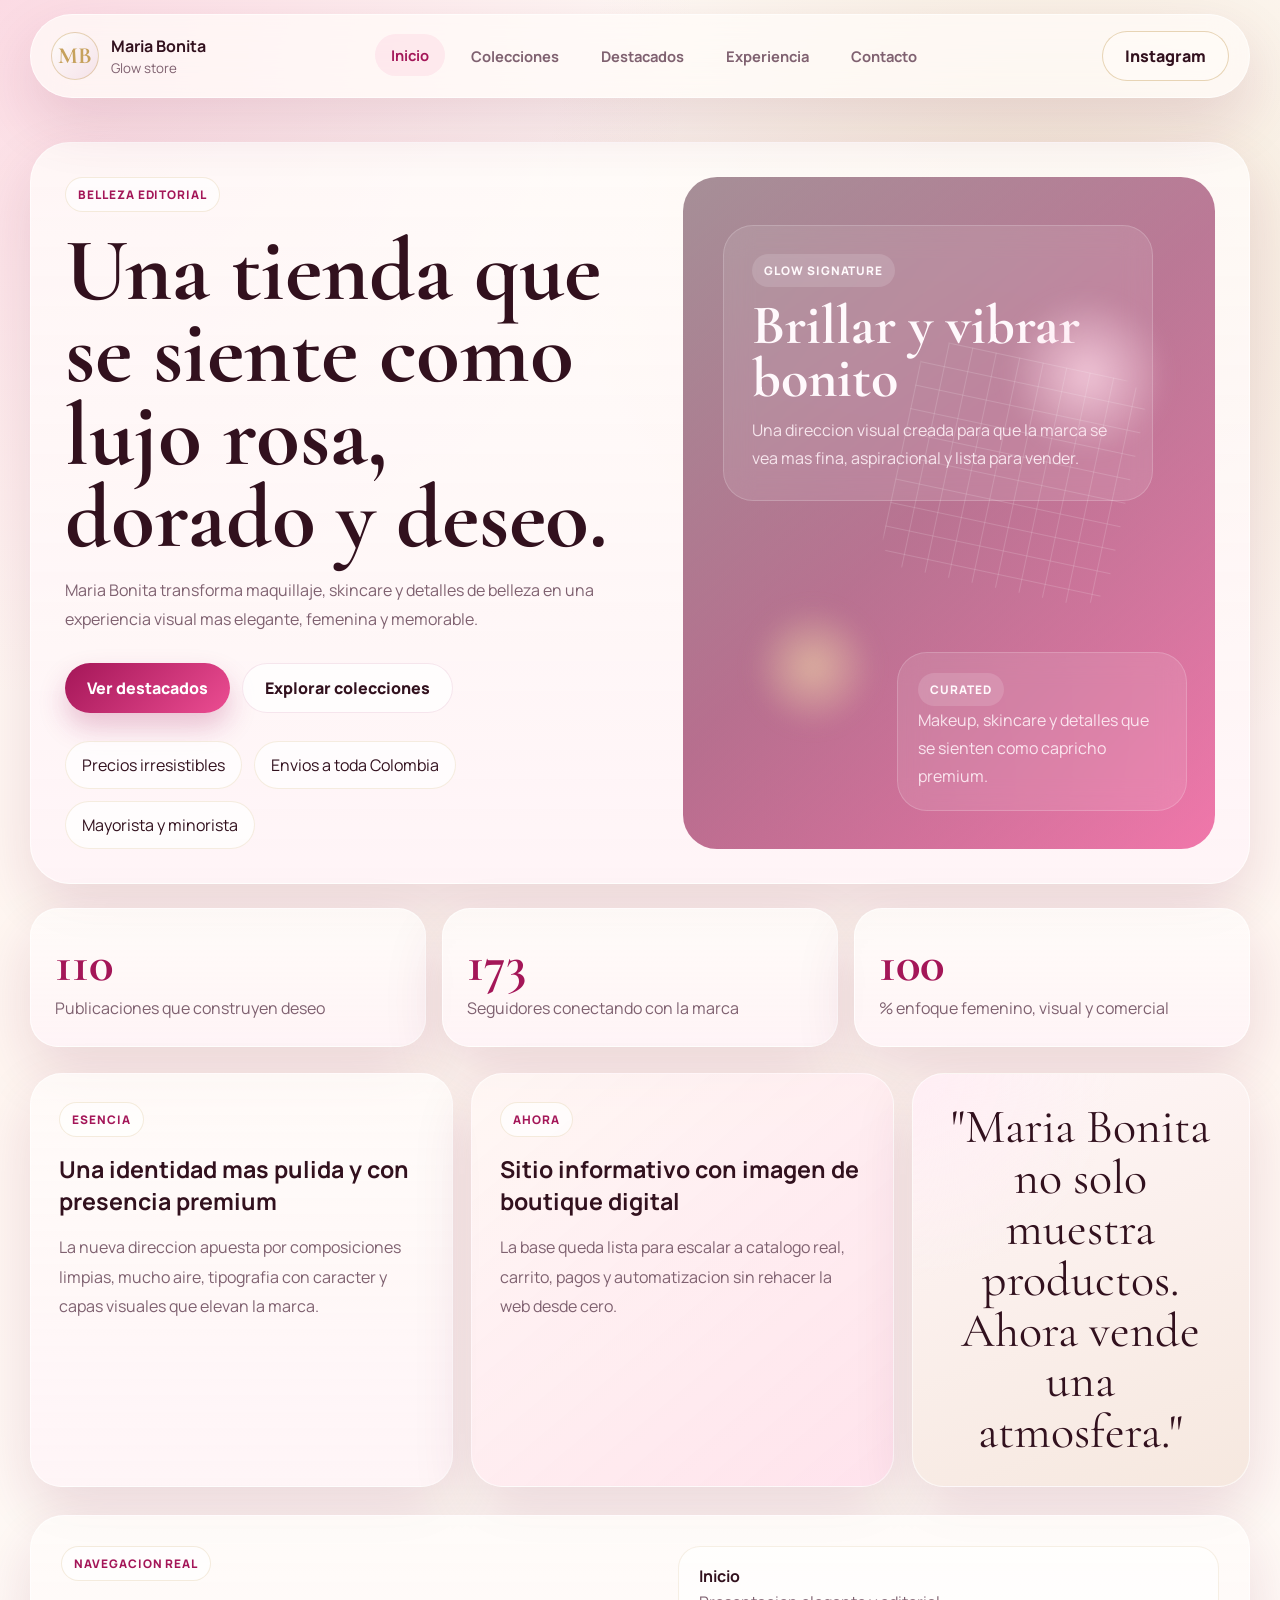
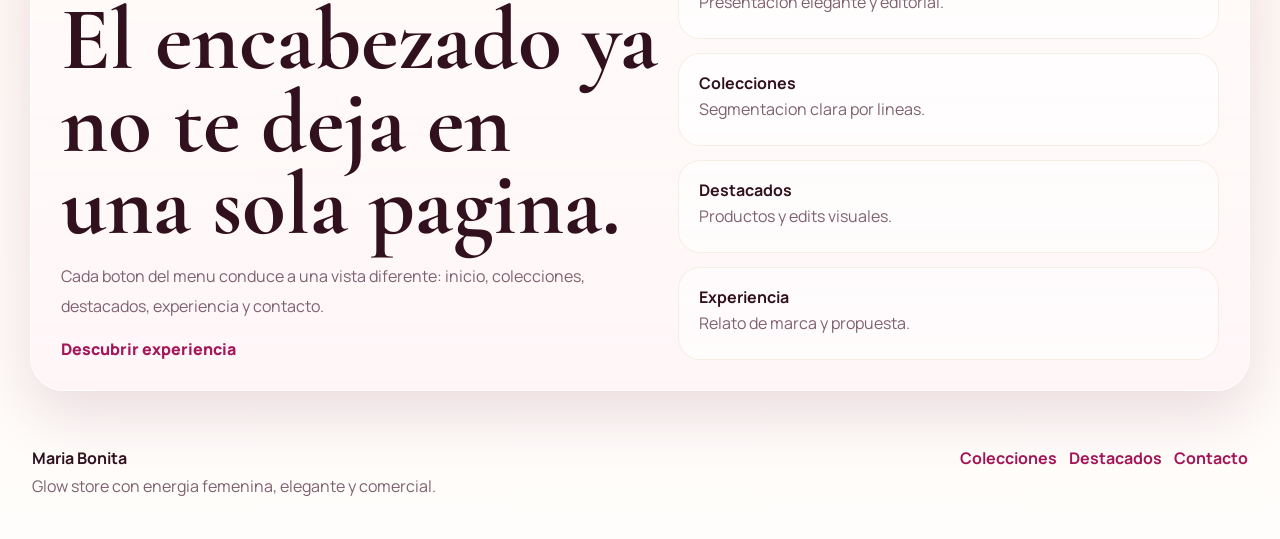
==== index.html @ 694d9bd4 "Redesign site as elegant multi-page experience" ====
<!DOCTYPE html>
<html lang="es">
  <head>
    <meta charset="UTF-8" />
    <meta name="viewport" content="width=device-width, initial-scale=1.0" />
    <title>Maria Bonita | Inicio</title>
    <meta
      name="description"
      content="Maria Bonita es una glow store elegante y femenina con makeup, skincare, accesorios y una experiencia de marca premium."
    />
    <link rel="preconnect" href="https://fonts.googleapis.com" />
    <link rel="preconnect" href="https://fonts.gstatic.com" crossorigin />
    <link
      href="https://fonts.googleapis.com/css2?family=Cormorant+Garamond:wght@500;600;700&family=Manrope:wght@400;500;600;700;800&display=swap"
      rel="stylesheet"
    />
    <link rel="stylesheet" href="styles.css" />
  </head>
  <body data-page="home">
    <div class="site-frame">
      <header class="site-header">
        <a class="brand" href="index.html" aria-label="Maria Bonita inicio">
          <span class="brand-mark">MB</span>
          <span class="brand-text">
            <strong>Maria Bonita</strong>
            <small>Glow store</small>
          </span>
        </a>

        <button class="menu-toggle" type="button" aria-expanded="false" aria-label="Abrir menu">
          <span></span>
          <span></span>
        </button>

        <nav class="site-nav">
          <a data-link="home" href="index.html">Inicio</a>
          <a data-link="colecciones" href="colecciones.html">Colecciones</a>
          <a data-link="destacados" href="destacados.html">Destacados</a>
          <a data-link="experiencia" href="experiencia.html">Experiencia</a>
          <a data-link="contacto" href="contacto.html">Contacto</a>
        </nav>

        <a
          class="button button-outline desktop-cta"
          href="https://www.instagram.com/maria_bonita.d/"
          target="_blank"
          rel="noreferrer"
        >
          Instagram
        </a>
      </header>

      <main class="page page-home">
        <section class="hero-panel reveal">
          <div class="hero-copy">
            <span class="eyebrow">Belleza editorial</span>
            <h1>Una tienda que se siente como lujo rosa, dorado y deseo.</h1>
            <p>
              Maria Bonita transforma maquillaje, skincare y detalles de belleza
              en una experiencia visual mas elegante, femenina y memorable.
            </p>

            <div class="button-row">
              <a class="button button-primary" href="destacados.html">Ver destacados</a>
              <a class="button button-soft" href="colecciones.html">Explorar colecciones</a>
            </div>

            <ul class="pill-list">
              <li>Precios irresistibles</li>
              <li>Envios a toda Colombia</li>
              <li>Mayorista y minorista</li>
            </ul>
          </div>

          <div class="hero-stage">
            <div class="hero-art hero-art-large">
              <span class="card-label">Glow signature</span>
              <h2>Brillar y vibrar bonito</h2>
              <p>
                Una direccion visual creada para que la marca se vea mas fina,
                aspiracional y lista para vender.
              </p>
            </div>

            <div class="hero-art hero-art-small">
              <span class="mini-badge">Curated</span>
              <p>Makeup, skincare y detalles que se sienten como capricho premium.</p>
            </div>

            <div class="halo halo-a"></div>
            <div class="halo halo-b"></div>
            <div class="mesh"></div>
          </div>
        </section>

        <section class="stats-bar reveal">
          <article>
            <strong data-count="110">0</strong>
            <span>Publicaciones que construyen deseo</span>
          </article>
          <article>
            <strong data-count="173">0</strong>
            <span>Seguidores conectando con la marca</span>
          </article>
          <article>
            <strong data-count="100">0</strong>
            <span>% enfoque femenino, visual y comercial</span>
          </article>
        </section>

        <section class="editorial-grid">
          <article class="feature-card reveal">
            <span class="section-kicker">Esencia</span>
            <h3>Una identidad mas pulida y con presencia premium</h3>
            <p>
              La nueva direccion apuesta por composiciones limpias, mucho aire,
              tipografia con caracter y capas visuales que elevan la marca.
            </p>
          </article>

          <article class="feature-card reveal accent-card">
            <span class="section-kicker">Ahora</span>
            <h3>Sitio informativo con imagen de boutique digital</h3>
            <p>
              La base queda lista para escalar a catalogo real, carrito, pagos
              y automatizacion sin rehacer la web desde cero.
            </p>
          </article>

          <article class="quote-card reveal">
            <p class="quote-mark">"Maria Bonita no solo muestra productos. Ahora vende una atmosfera."</p>
          </article>
        </section>

        <section class="split-section reveal">
          <div class="split-copy">
            <span class="section-kicker">Navegacion real</span>
            <h2>El encabezado ya no te deja en una sola pagina.</h2>
            <p>
              Cada boton del menu conduce a una vista diferente: inicio,
              colecciones, destacados, experiencia y contacto.
            </p>
            <a class="text-link" href="experiencia.html">Descubrir experiencia</a>
          </div>

          <div class="split-stack">
            <article>
              <strong>Inicio</strong>
              <span>Presentacion elegante y editorial.</span>
            </article>
            <article>
              <strong>Colecciones</strong>
              <span>Segmentacion clara por lineas.</span>
            </article>
            <article>
              <strong>Destacados</strong>
              <span>Productos y edits visuales.</span>
            </article>
            <article>
              <strong>Experiencia</strong>
              <span>Relato de marca y propuesta.</span>
            </article>
          </div>
        </section>
      </main>

      <footer class="site-footer">
        <div>
          <strong>Maria Bonita</strong>
          <span>Glow store con energia femenina, elegante y comercial.</span>
        </div>
        <div class="footer-links">
          <a href="colecciones.html">Colecciones</a>
          <a href="destacados.html">Destacados</a>
          <a href="contacto.html">Contacto</a>
        </div>
      </footer>
    </div>

    <div class="mobile-bar">
      <a href="destacados.html">Destacados</a>
      <a
        class="mobile-bar-primary"
        href="https://www.instagram.com/maria_bonita.d/"
        target="_blank"
        rel="noreferrer"
      >
        Instagram
      </a>
    </div>

    <script src="script.js"></script>
  </body>
</html>
---- styles.css ----
:root {
  --cream: #fffaf5;
  --beige: #f4e2d3;
  --rose-soft: #f7d8e4;
  --rose: #ec4d92;
  --rose-deep: #a41658;
  --gold: #c6a15c;
  --ink: #32111e;
  --muted: #7f6170;
  --line: rgba(100, 36, 64, 0.12);
  --panel: rgba(255, 255, 255, 0.72);
  --shadow: 0 24px 60px rgba(110, 23, 65, 0.14);
}

* {
  box-sizing: border-box;
}

html {
  scroll-behavior: smooth;
}

body {
  margin: 0;
  min-height: 100vh;
  font-family: "Manrope", sans-serif;
  color: var(--ink);
  background:
    radial-gradient(circle at top left, rgba(236, 77, 146, 0.18), transparent 28%),
    radial-gradient(circle at 82% 12%, rgba(198, 161, 92, 0.2), transparent 24%),
    linear-gradient(180deg, #fffaf6 0%, #fff6f1 50%, #fffdfb 100%);
}

body::before {
  content: "";
  position: fixed;
  inset: 0;
  background:
    linear-gradient(rgba(255, 255, 255, 0.1) 1px, transparent 1px),
    linear-gradient(90deg, rgba(255, 255, 255, 0.1) 1px, transparent 1px);
  background-size: 48px 48px;
  mask-image: radial-gradient(circle at center, black 38%, transparent 88%);
  opacity: 0.3;
  pointer-events: none;
}

a {
  color: inherit;
  text-decoration: none;
}

.site-frame {
  width: min(1220px, calc(100% - 28px));
  margin: 0 auto;
  padding-bottom: 42px;
}

.site-header {
  position: sticky;
  top: 14px;
  z-index: 30;
  display: grid;
  grid-template-columns: auto 1fr auto;
  align-items: center;
  gap: 18px;
  margin-top: 14px;
  padding: 16px 20px;
  border: 1px solid rgba(255, 255, 255, 0.6);
  border-radius: 999px;
  background: rgba(255, 251, 248, 0.72);
  box-shadow: var(--shadow);
  backdrop-filter: blur(18px);
}

.brand {
  display: inline-flex;
  align-items: center;
  gap: 12px;
}

.brand-mark {
  display: grid;
  place-items: center;
  width: 48px;
  height: 48px;
  border-radius: 50%;
  border: 1px solid rgba(198, 161, 92, 0.42);
  background: linear-gradient(135deg, #fffdfb, #f5e2e9);
  color: var(--gold);
  font-family: "Cormorant Garamond", serif;
  font-size: 1.45rem;
  font-weight: 700;
}

.brand-text {
  display: grid;
  gap: 2px;
}

.brand-text strong {
  font-size: 1rem;
}

.brand-text small {
  color: var(--muted);
}

.site-nav {
  display: flex;
  justify-content: center;
  flex-wrap: wrap;
  gap: 10px;
}

.site-nav a {
  padding: 11px 16px;
  border-radius: 999px;
  color: var(--muted);
  font-size: 0.92rem;
  font-weight: 700;
  transition: color 0.25s ease, background 0.25s ease, transform 0.25s ease;
}

.site-nav a:hover,
.site-nav a.is-active {
  color: var(--rose-deep);
  background: rgba(236, 77, 146, 0.09);
  transform: translateY(-1px);
}

.menu-toggle {
  display: none;
  width: 46px;
  height: 46px;
  padding: 0;
  border: 0;
  border-radius: 50%;
  background: rgba(255, 255, 255, 0.76);
}

.menu-toggle span {
  display: block;
  width: 18px;
  height: 2px;
  margin: 0 auto 4px;
  background: var(--ink);
}

.button {
  display: inline-flex;
  align-items: center;
  justify-content: center;
  min-height: 50px;
  padding: 0 22px;
  border-radius: 999px;
  font-weight: 800;
  transition: transform 0.25s ease, box-shadow 0.25s ease, background 0.25s ease;
}

.button:hover {
  transform: translateY(-2px);
}

.button-primary {
  color: #fff;
  background: linear-gradient(135deg, var(--rose-deep), var(--rose));
  box-shadow: 0 14px 28px rgba(164, 22, 88, 0.24);
}

.button-soft {
  border: 1px solid rgba(164, 22, 88, 0.1);
  background: rgba(255, 255, 255, 0.75);
}

.button-outline {
  border: 1px solid rgba(198, 161, 92, 0.42);
  background: rgba(255, 250, 246, 0.78);
}

.page {
  padding-top: 36px;
}

.page-home {
  padding-top: 44px;
}

.hero-panel,
.feature-card,
.quote-card,
.split-section,
.catalog-card,
.wide-panel,
.spotlight-card,
.timeline-card,
.contact-card,
.stats-bar article,
.editorial-banner {
  border: 1px solid rgba(255, 255, 255, 0.62);
  background: linear-gradient(180deg, rgba(255, 252, 250, 0.78), rgba(255, 244, 247, 0.88));
  box-shadow: var(--shadow);
}

.hero-panel {
  display: grid;
  grid-template-columns: 1.05fr 0.95fr;
  gap: 30px;
  padding: 34px;
  border-radius: 40px;
}

.eyebrow,
.section-kicker,
.card-label,
.mini-badge {
  display: inline-flex;
  align-items: center;
  padding: 8px 12px;
  border-radius: 999px;
  font-size: 0.74rem;
  font-weight: 800;
  letter-spacing: 0.08em;
  text-transform: uppercase;
}

.eyebrow,
.section-kicker {
  color: var(--rose-deep);
  border: 1px solid rgba(198, 161, 92, 0.2);
  background: rgba(255, 255, 255, 0.64);
}

.hero-copy h1,
.page-intro h1,
.split-copy h2,
.wide-panel h2 {
  margin: 18px 0 0;
  font-family: "Cormorant Garamond", serif;
  font-size: clamp(3rem, 7vw, 6.6rem);
  line-height: 0.92;
}

.hero-copy p,
.page-intro p,
.split-copy p,
.wide-panel p,
.feature-card p,
.catalog-card p,
.spotlight-card p,
.timeline-card p,
.contact-card p {
  color: var(--muted);
  line-height: 1.85;
}

.button-row,
.pill-list,
.footer-links,
.slider-dots {
  display: flex;
  flex-wrap: wrap;
  gap: 12px;
}

.button-row {
  margin-top: 28px;
}

.pill-list {
  padding: 0;
  margin: 28px 0 0;
  list-style: none;
}

.pill-list li {
  padding: 12px 16px;
  border-radius: 999px;
  border: 1px solid rgba(198, 161, 92, 0.18);
  background: rgba(255, 255, 255, 0.7);
}

.hero-stage {
  position: relative;
  min-height: 620px;
  overflow: hidden;
  border-radius: 34px;
  background:
    linear-gradient(145deg, rgba(255, 255, 255, 0.54), rgba(255, 216, 228, 0.3)),
    linear-gradient(135deg, #3d0b1d 0%, #851648 48%, #eb4d92 100%);
}

.hero-art {
  position: absolute;
  border-radius: 30px;
  border: 1px solid rgba(255, 255, 255, 0.18);
  background: rgba(255, 247, 251, 0.1);
  color: #fff9fc;
  backdrop-filter: blur(14px);
}

.hero-art-large {
  top: 48px;
  left: 40px;
  width: min(430px, calc(100% - 80px));
  padding: 28px;
}

.hero-art-large h2 {
  margin: 12px 0;
  font-family: "Cormorant Garamond", serif;
  font-size: clamp(2.2rem, 5vw, 3.5rem);
  line-height: 0.94;
}

.hero-art-large p,
.hero-art-small p {
  margin: 0;
  color: rgba(255, 243, 248, 0.88);
  line-height: 1.75;
}

.hero-art-small {
  right: 28px;
  bottom: 38px;
  width: min(290px, calc(100% - 56px));
  padding: 20px;
}

.card-label,
.mini-badge {
  background: rgba(255, 255, 255, 0.14);
}

.halo,
.mesh {
  position: absolute;
}

.halo {
  border-radius: 50%;
  filter: blur(10px);
}

.halo-a {
  right: 48px;
  top: 118px;
  width: 160px;
  height: 160px;
  background: radial-gradient(circle, rgba(255, 218, 233, 0.76), transparent 70%);
  animation: float 8s ease-in-out infinite;
}

.halo-b {
  left: 68px;
  bottom: 120px;
  width: 124px;
  height: 124px;
  background: radial-gradient(circle, rgba(241, 217, 168, 0.62), transparent 70%);
  animation: float 9s ease-in-out infinite reverse;
}

.mesh {
  right: 86px;
  top: 182px;
  width: 230px;
  height: 230px;
  border-radius: 30px;
  background:
    linear-gradient(rgba(255, 255, 255, 0.28) 1px, transparent 1px),
    linear-gradient(90deg, rgba(255, 255, 255, 0.28) 1px, transparent 1px);
  background-size: 24px 24px;
  opacity: 0.55;
  transform: rotate(12deg);
}

.stats-bar {
  display: grid;
  grid-template-columns: repeat(3, 1fr);
  gap: 16px;
  margin-top: 24px;
}

.stats-bar article {
  padding: 24px;
  border-radius: 28px;
}

.stats-bar strong {
  display: block;
  font-family: "Cormorant Garamond", serif;
  font-size: clamp(2.4rem, 4vw, 3.4rem);
  color: var(--rose-deep);
}

.stats-bar span {
  color: var(--muted);
  line-height: 1.7;
}

.editorial-grid,
.catalog-grid,
.spotlight-grid,
.timeline-grid,
.contact-grid {
  display: grid;
  gap: 18px;
  margin-top: 26px;
}

.editorial-grid {
  grid-template-columns: 1fr 1fr 0.8fr;
}

.catalog-grid,
.spotlight-grid,
.contact-grid,
.timeline-grid {
  grid-template-columns: repeat(3, 1fr);
}

.feature-card,
.quote-card,
.catalog-card,
.spotlight-card,
.timeline-card,
.contact-card {
  padding: 28px;
  border-radius: 32px;
}

.accent-card {
  background: linear-gradient(140deg, rgba(255, 248, 245, 0.84), rgba(255, 224, 235, 0.92));
}

.feature-card h3,
.catalog-card h3,
.spotlight-card h3,
.timeline-card h3,
.contact-card h3 {
  margin: 16px 0 10px;
  font-size: 1.45rem;
}

.quote-card {
  display: grid;
  place-items: center;
  text-align: center;
  background:
    radial-gradient(circle at top left, rgba(255, 237, 244, 0.88), transparent 38%),
    linear-gradient(160deg, #fff6f7 0%, #f6e8df 100%);
}

.quote-mark {
  margin: 0;
  font-family: "Cormorant Garamond", serif;
  font-size: clamp(2rem, 4vw, 3rem);
  line-height: 1.06;
}

.split-section,
.wide-panel,
.editorial-banner {
  display: grid;
  gap: 20px;
  margin-top: 28px;
  padding: 30px;
  border-radius: 34px;
}

.split-section {
  grid-template-columns: 1.05fr 0.95fr;
}

.split-stack {
  display: grid;
  gap: 14px;
}

.split-stack article {
  padding: 18px 20px;
  border-radius: 22px;
  border: 1px solid rgba(198, 161, 92, 0.16);
  background: rgba(255, 255, 255, 0.56);
}

.split-stack strong {
  display: block;
  margin-bottom: 4px;
}

.split-stack span {
  color: var(--muted);
}

.text-link {
  color: var(--rose-deep);
  font-weight: 800;
}

.page-intro {
  padding: 26px 0 4px;
}

.page-intro h1 {
  max-width: 12ch;
}

.catalog-card ul {
  display: grid;
  gap: 8px;
  padding: 0;
  margin: 18px 0 0;
  list-style: none;
  color: var(--muted);
}

.editorial-banner {
  background:
    radial-gradient(circle at top right, rgba(247, 212, 225, 0.82), transparent 32%),
    linear-gradient(150deg, rgba(255, 249, 246, 0.88), rgba(249, 232, 239, 0.92));
}

.quote-slider {
  position: relative;
  min-height: 150px;
}

.quote {
  position: absolute;
  inset: 0;
  margin: 0;
  opacity: 0;
  transform: translateY(16px);
  transition: opacity 0.45s ease, transform 0.45s ease;
  font-family: "Cormorant Garamond", serif;
  font-size: clamp(2rem, 4vw, 3rem);
  line-height: 1.05;
}

.quote.active {
  opacity: 1;
  transform: translateY(0);
}

.dot {
  width: 12px;
  height: 12px;
  padding: 0;
  border: 0;
  border-radius: 50%;
  background: rgba(164, 22, 88, 0.18);
  cursor: pointer;
}

.dot.active {
  background: var(--rose);
}

.site-footer {
  display: flex;
  justify-content: space-between;
  gap: 20px;
  margin-top: 32px;
  padding: 24px 2px 0;
  color: var(--muted);
}

.site-footer strong {
  display: block;
  color: var(--ink);
  margin-bottom: 6px;
}

.footer-links a {
  color: var(--rose-deep);
  font-weight: 700;
}

.mobile-bar {
  display: none;
}

.reveal {
  opacity: 0;
  transform: translateY(24px);
  transition: opacity 0.7s ease, transform 0.7s ease;
}

.reveal.is-visible {
  opacity: 1;
  transform: translateY(0);
}

@keyframes float {
  0%, 100% {
    transform: translateY(0);
  }
  50% {
    transform: translateY(-18px);
  }
}

@media (max-width: 1024px) {
  .hero-panel,
  .split-section,
  .editorial-grid,
  .catalog-grid,
  .spotlight-grid,
  .timeline-grid,
  .contact-grid {
    grid-template-columns: 1fr;
  }

  .hero-copy h1,
  .page-intro h1,
  .split-copy h2,
  .wide-panel h2 {
    max-width: 100%;
  }
}

@media (max-width: 820px) {
  .site-header {
    grid-template-columns: auto auto;
    border-radius: 28px;
  }

  .menu-toggle {
    display: inline-grid;
    place-items: center;
    justify-self: end;
  }

  .desktop-cta {
    display: none;
  }

  .site-nav {
    display: none;
    grid-column: 1 / -1;
    flex-direction: column;
    align-items: stretch;
    padding-top: 6px;
  }

  .site-header.menu-open .site-nav {
    display: flex;
  }

  .site-nav a {
    text-align: center;
    background: rgba(255, 255, 255, 0.68);
  }

  .hero-panel {
    padding: 22px;
    border-radius: 30px;
  }

  .hero-stage {
    min-height: 460px;
  }

  .hero-art-large {
    top: 24px;
    left: 18px;
    width: calc(100% - 36px);
    padding: 22px;
  }

  .hero-art-small {
    right: 18px;
    bottom: 20px;
    width: calc(100% - 36px);
  }

  .halo-a {
    right: 18px;
    top: 120px;
    width: 120px;
    height: 120px;
  }

  .halo-b {
    left: 18px;
    bottom: 96px;
    width: 94px;
    height: 94px;
  }

  .mesh {
    right: 24px;
    top: 184px;
    width: 126px;
    height: 126px;
    background-size: 18px 18px;
  }

  .stats-bar {
    grid-template-columns: 1fr;
  }

  .site-footer {
    flex-direction: column;
  }
}

@media (max-width: 640px) {
  .site-frame {
    width: min(100% - 16px, 1220px);
    padding-bottom: 96px;
  }

  .page,
  .page-home {
    padding-top: 24px;
  }

  .hero-copy h1,
  .page-intro h1,
  .split-copy h2,
  .wide-panel h2 {
    font-size: clamp(2.6rem, 14vw, 4.2rem);
  }

  .button-row,
  .pill-list {
    display: grid;
    grid-template-columns: 1fr;
  }

  .button-row .button {
    width: 100%;
  }

  .hero-stage {
    min-height: 430px;
  }

  .feature-card,
  .quote-card,
  .catalog-card,
  .spotlight-card,
  .timeline-card,
  .contact-card,
  .split-section,
  .wide-panel,
  .editorial-banner {
    padding: 24px;
    border-radius: 26px;
  }

  .quote-slider {
    min-height: 180px;
  }

  .quote {
    font-size: clamp(1.7rem, 9vw, 2.4rem);
  }

  .mobile-bar {
    position: fixed;
    left: 10px;
    right: 10px;
    bottom: 10px;
    z-index: 35;
    display: grid;
    grid-template-columns: 1fr 1.15fr;
    gap: 10px;
    padding: 10px;
    border: 1px solid rgba(255, 255, 255, 0.64);
    border-radius: 24px;
    background: rgba(255, 251, 247, 0.84);
    box-shadow: 0 18px 40px rgba(110, 23, 65, 0.18);
    backdrop-filter: blur(18px);
  }

  .mobile-bar a {
    display: inline-flex;
    align-items: center;
    justify-content: center;
    min-height: 48px;
    border-radius: 999px;
    font-weight: 800;
    background: rgba(255, 255, 255, 0.86);
  }

  .mobile-bar-primary {
    color: #fff;
    background: linear-gradient(135deg, var(--rose-deep), var(--rose)) !important;
  }
}
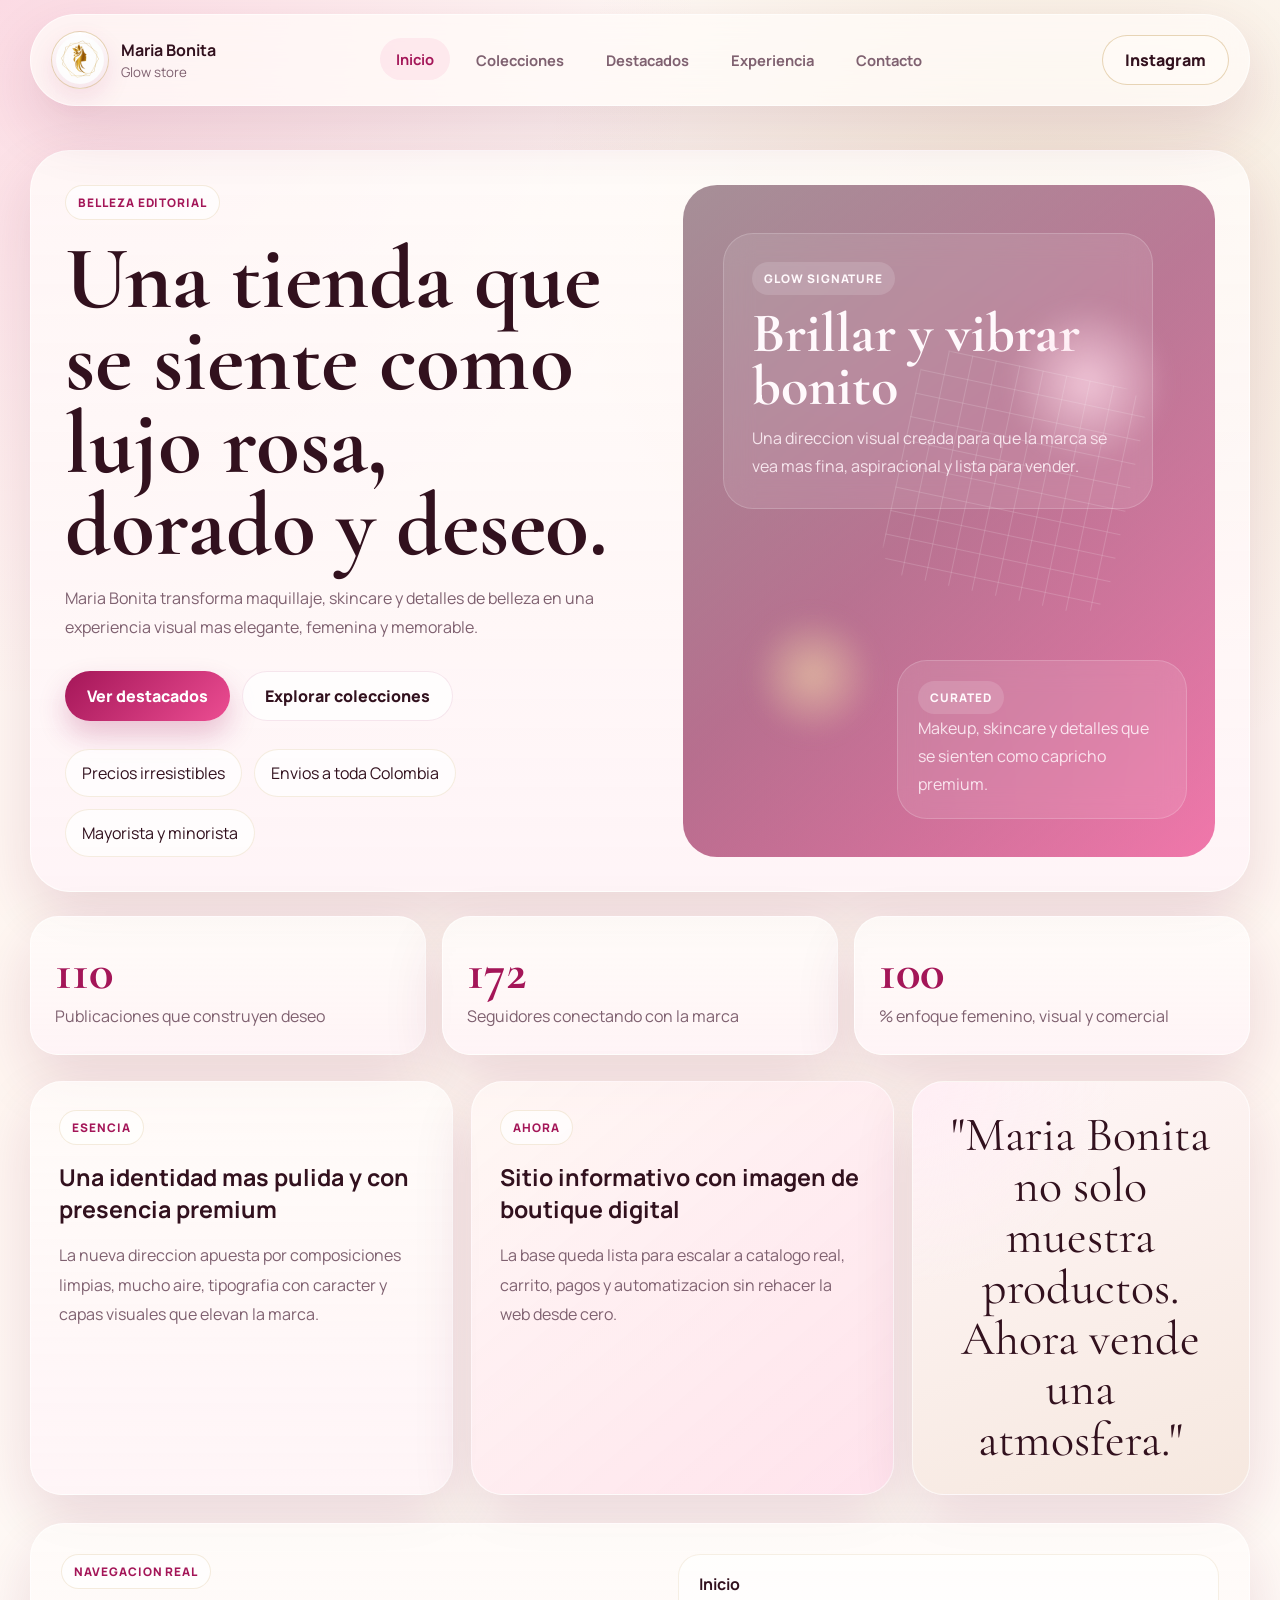
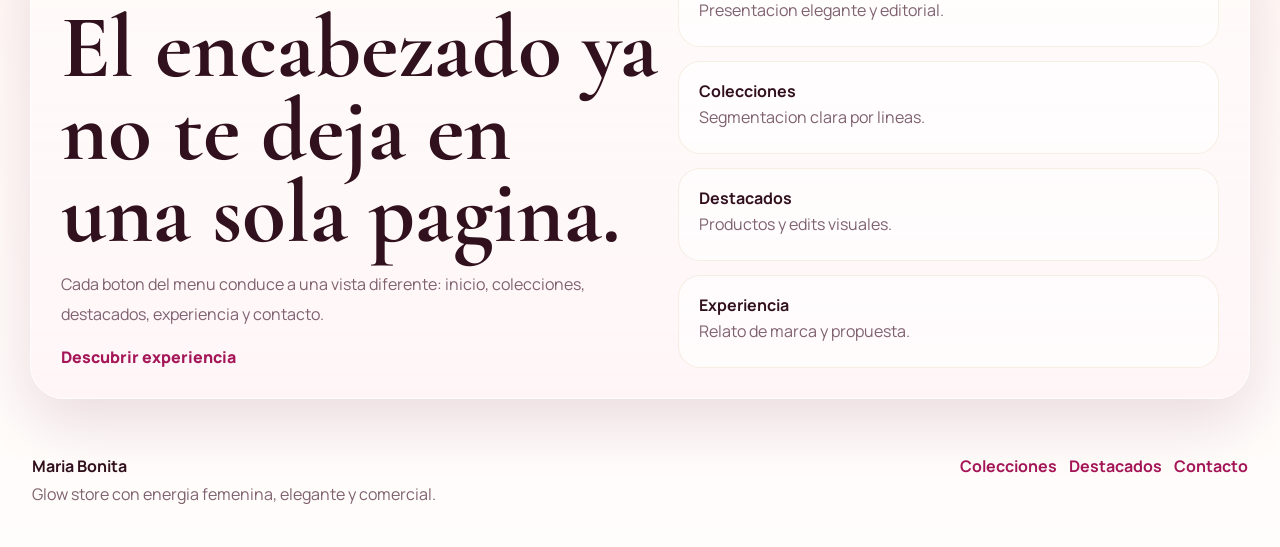
==== commit da08a4b7: "Add branded header logo" ====
--- a/index.html
+++ b/index.html
@@ -20,7 +20,9 @@
     <div class="site-frame">
       <header class="site-header">
         <a class="brand" href="index.html" aria-label="Maria Bonita inicio">
-          <span class="brand-mark">MB</span>
+          <span class="brand-mark">
+            <img src="imagenes/logo.png" alt="Logo Maria Bonita" />
+          </span>
           <span class="brand-text">
             <strong>Maria Bonita</strong>
             <small>Glow store</small>
--- a/styles.css
+++ b/styles.css
@@ -81,15 +81,25 @@
 .brand-mark {
   display: grid;
   place-items: center;
-  width: 48px;
-  height: 48px;
+  width: 58px;
+  height: 58px;
+  padding: 4px;
   border-radius: 50%;
   border: 1px solid rgba(198, 161, 92, 0.42);
-  background: linear-gradient(135deg, #fffdfb, #f5e2e9);
-  color: var(--gold);
-  font-family: "Cormorant Garamond", serif;
-  font-size: 1.45rem;
-  font-weight: 700;
+  background:
+    radial-gradient(circle at top, rgba(255, 255, 255, 0.96), rgba(247, 229, 235, 0.88)),
+    linear-gradient(135deg, #fffdfb, #f5e2e9);
+  box-shadow:
+    inset 0 1px 0 rgba(255, 255, 255, 0.95),
+    0 10px 24px rgba(164, 22, 88, 0.1);
+}
+
+.brand-mark img {
+  display: block;
+  width: 100%;
+  height: 100%;
+  object-fit: cover;
+  border-radius: 50%;
 }
 
 .brand-text {
@@ -655,6 +665,11 @@
   .hero-panel {
     padding: 22px;
     border-radius: 30px;
+  }
+
+  .brand-mark {
+    width: 52px;
+    height: 52px;
   }
 
   .hero-stage {
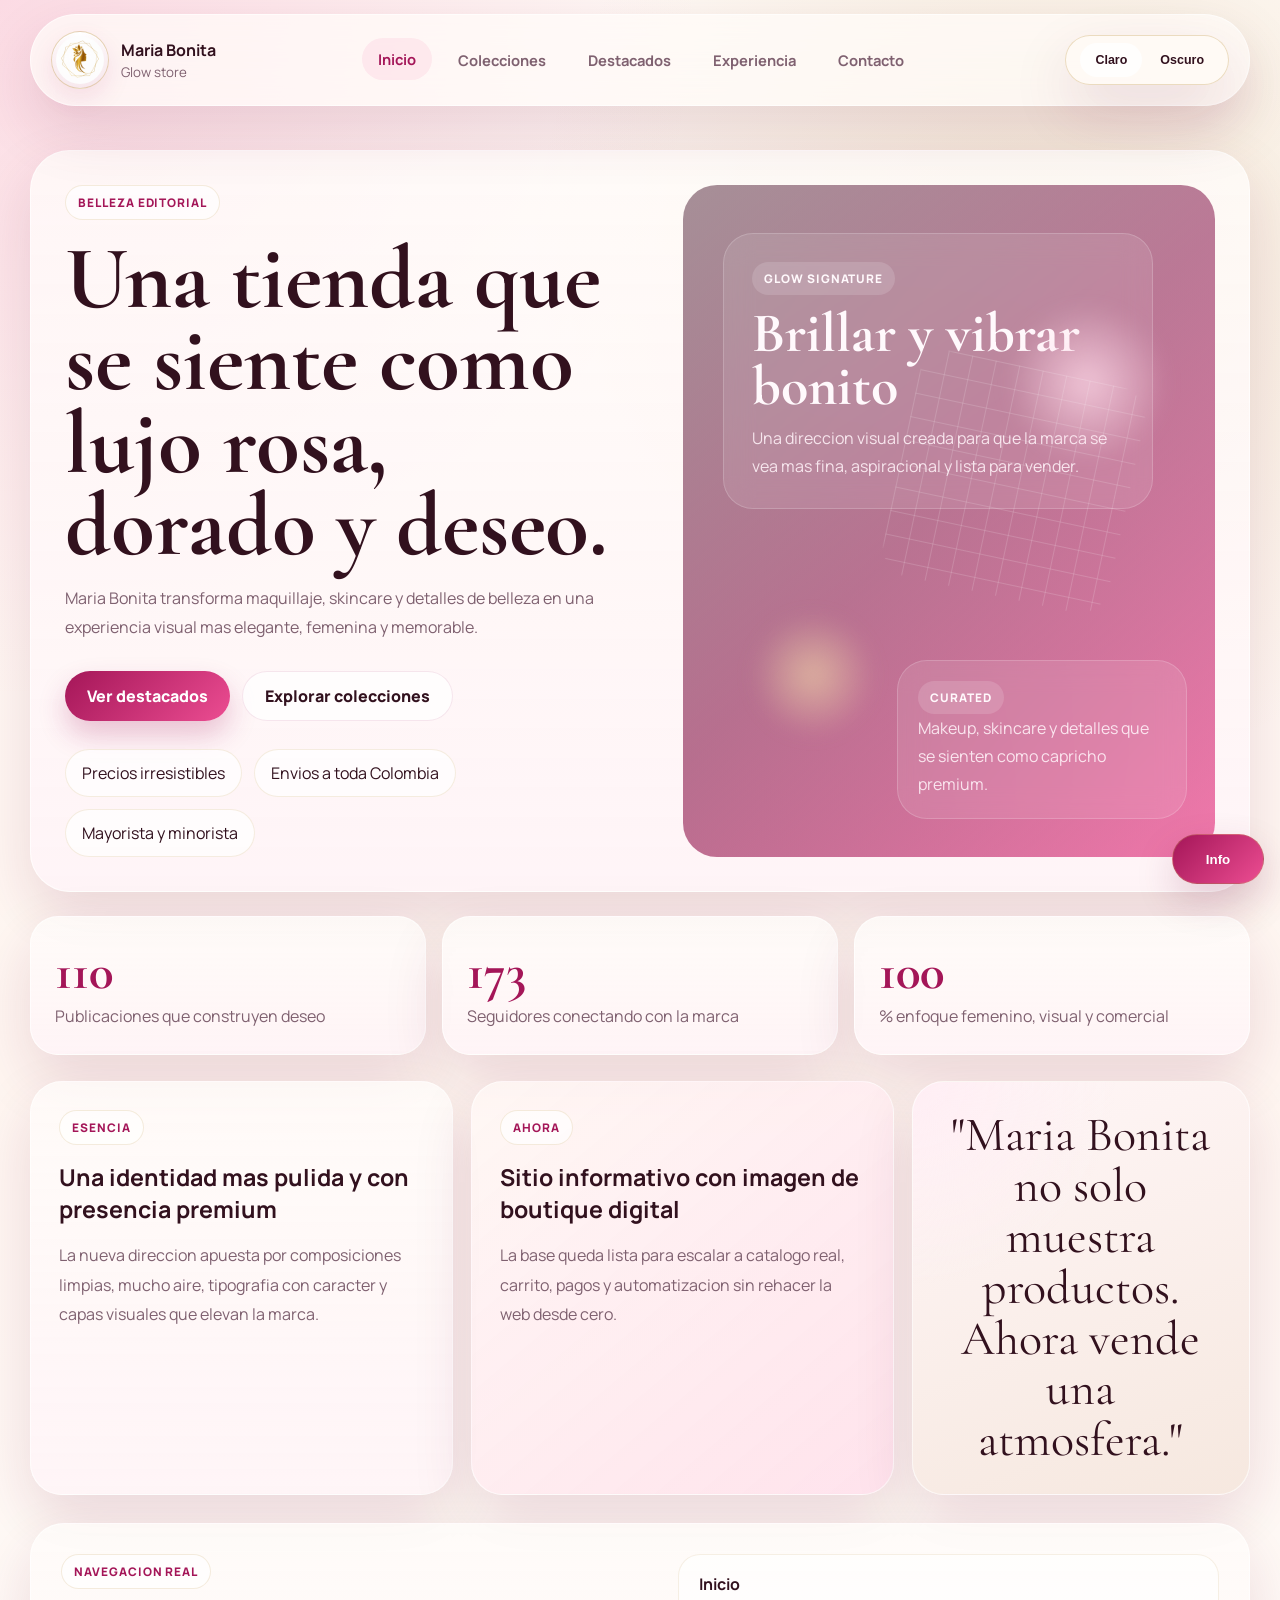
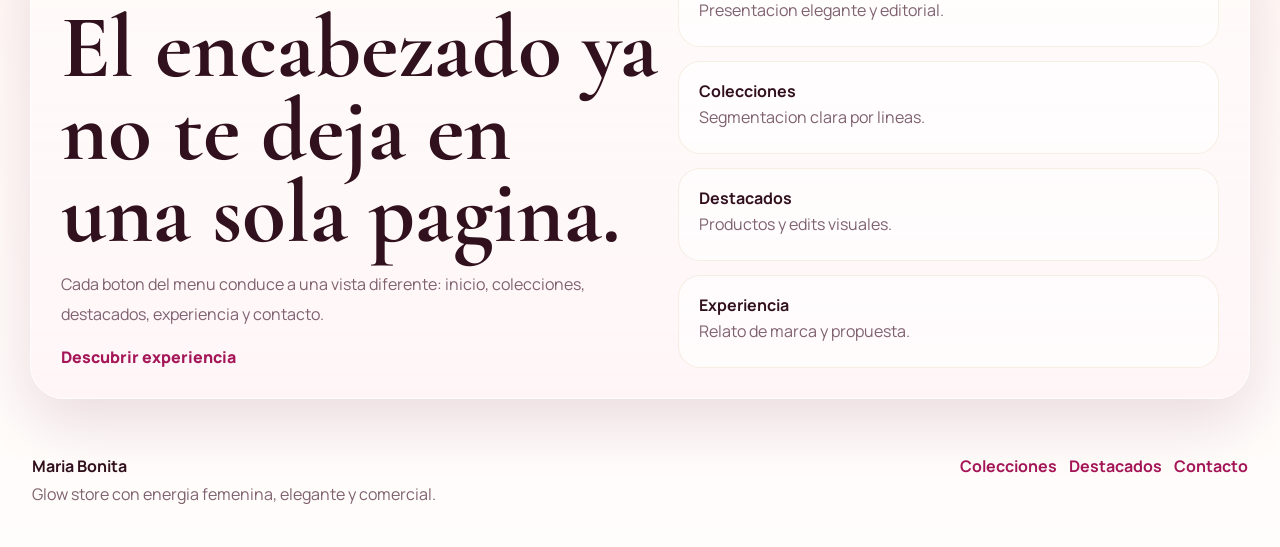
==== commit 4257c133: "Add theme toggle and floating info actions" ====
--- a/index.html
+++ b/index.html
@@ -42,14 +42,10 @@
           <a data-link="contacto" href="contacto.html">Contacto</a>
         </nav>
 
-        <a
-          class="button button-outline desktop-cta"
-          href="https://www.instagram.com/maria_bonita.d/"
-          target="_blank"
-          rel="noreferrer"
-        >
-          Instagram
-        </a>
+        <button class="theme-toggle" type="button" aria-label="Cambiar tema">
+          <span class="theme-toggle-sun">Claro</span>
+          <span class="theme-toggle-moon">Oscuro</span>
+        </button>
       </header>
 
       <main class="page page-home">
@@ -179,16 +175,23 @@
       </footer>
     </div>
 
-    <div class="mobile-bar">
-      <a href="destacados.html">Destacados</a>
-      <a
-        class="mobile-bar-primary"
-        href="https://www.instagram.com/maria_bonita.d/"
-        target="_blank"
-        rel="noreferrer"
-      >
-        Instagram
-      </a>
+    <div class="info-fab">
+      <div class="info-fab-menu">
+        <a class="info-link whatsapp" href="#" aria-label="WhatsApp">WhatsApp</a>
+        <a class="info-link facebook" href="#" aria-label="Facebook">Facebook</a>
+        <a
+          class="info-link instagram"
+          href="https://www.instagram.com/maria_bonita.d/"
+          target="_blank"
+          rel="noreferrer"
+          aria-label="Instagram"
+        >
+          Instagram
+        </a>
+      </div>
+      <button class="info-fab-toggle" type="button" aria-expanded="false" aria-label="Abrir informacion">
+        Info
+      </button>
     </div>
 
     <script src="script.js"></script>
--- a/styles.css
+++ b/styles.css
@@ -12,6 +12,20 @@
   --shadow: 0 24px 60px rgba(110, 23, 65, 0.14);
 }
 
+:root[data-theme="dark"] {
+  --cream: #140b11;
+  --beige: #2a1c20;
+  --rose-soft: #38202c;
+  --rose: #ff5ea6;
+  --rose-deep: #ffb3d0;
+  --gold: #f0c97d;
+  --ink: #f9ebf1;
+  --muted: #caaab7;
+  --line: rgba(255, 210, 227, 0.12);
+  --panel: rgba(28, 17, 24, 0.76);
+  --shadow: 0 24px 70px rgba(0, 0, 0, 0.4);
+}
+
 * {
   box-sizing: border-box;
 }
@@ -29,6 +43,13 @@
     radial-gradient(circle at top left, rgba(236, 77, 146, 0.18), transparent 28%),
     radial-gradient(circle at 82% 12%, rgba(198, 161, 92, 0.2), transparent 24%),
     linear-gradient(180deg, #fffaf6 0%, #fff6f1 50%, #fffdfb 100%);
+}
+
+:root[data-theme="dark"] body {
+  background:
+    radial-gradient(circle at top left, rgba(255, 94, 166, 0.16), transparent 26%),
+    radial-gradient(circle at 82% 12%, rgba(240, 201, 125, 0.1), transparent 22%),
+    linear-gradient(180deg, #140b11 0%, #1b1118 48%, #120b10 100%);
 }
 
 body::before {
@@ -70,6 +91,11 @@
   background: rgba(255, 251, 248, 0.72);
   box-shadow: var(--shadow);
   backdrop-filter: blur(18px);
+}
+
+:root[data-theme="dark"] .site-header {
+  border-color: rgba(255, 255, 255, 0.08);
+  background: rgba(24, 15, 22, 0.74);
 }
 
 .brand {
@@ -136,6 +162,50 @@
   color: var(--rose-deep);
   background: rgba(236, 77, 146, 0.09);
   transform: translateY(-1px);
+}
+
+.theme-toggle {
+  display: inline-flex;
+  align-items: center;
+  gap: 8px;
+  min-height: 50px;
+  padding: 0 14px;
+  border: 1px solid rgba(198, 161, 92, 0.35);
+  border-radius: 999px;
+  background: rgba(255, 250, 246, 0.8);
+  color: var(--ink);
+  font-weight: 800;
+  cursor: pointer;
+  box-shadow: var(--shadow);
+}
+
+.theme-toggle span {
+  display: inline-flex;
+  align-items: center;
+  justify-content: center;
+  min-width: 62px;
+  min-height: 34px;
+  padding: 0 10px;
+  border-radius: 999px;
+  font-size: 0.78rem;
+}
+
+.theme-toggle-sun {
+  background: rgba(255, 255, 255, 0.76);
+}
+
+:root[data-theme="dark"] .theme-toggle {
+  border-color: rgba(255, 255, 255, 0.08);
+  background: rgba(30, 20, 28, 0.9);
+  color: var(--ink);
+}
+
+:root[data-theme="dark"] .theme-toggle-sun {
+  background: transparent;
+}
+
+:root[data-theme="dark"] .theme-toggle-moon {
+  background: rgba(255, 255, 255, 0.08);
 }
 
 .menu-toggle {
@@ -211,6 +281,21 @@
   box-shadow: var(--shadow);
 }
 
+:root[data-theme="dark"] .hero-panel,
+:root[data-theme="dark"] .feature-card,
+:root[data-theme="dark"] .quote-card,
+:root[data-theme="dark"] .split-section,
+:root[data-theme="dark"] .catalog-card,
+:root[data-theme="dark"] .wide-panel,
+:root[data-theme="dark"] .spotlight-card,
+:root[data-theme="dark"] .timeline-card,
+:root[data-theme="dark"] .contact-card,
+:root[data-theme="dark"] .stats-bar article,
+:root[data-theme="dark"] .editorial-banner {
+  border-color: rgba(255, 255, 255, 0.06);
+  background: linear-gradient(180deg, rgba(29, 18, 26, 0.88), rgba(22, 14, 19, 0.96));
+}
+
 .hero-panel {
   display: grid;
   grid-template-columns: 1.05fr 0.95fr;
@@ -299,6 +384,12 @@
     linear-gradient(135deg, #3d0b1d 0%, #851648 48%, #eb4d92 100%);
 }
 
+:root[data-theme="dark"] .hero-stage {
+  background:
+    linear-gradient(145deg, rgba(255, 255, 255, 0.04), rgba(255, 216, 228, 0.04)),
+    linear-gradient(135deg, #2a0b18 0%, #5d1235 42%, #a92a67 100%);
+}
+
 .hero-art {
   position: absolute;
   border-radius: 30px;
@@ -460,6 +551,13 @@
     linear-gradient(160deg, #fff6f7 0%, #f6e8df 100%);
 }
 
+:root[data-theme="dark"] .quote-card,
+:root[data-theme="dark"] .editorial-banner {
+  background:
+    radial-gradient(circle at top left, rgba(255, 94, 166, 0.08), transparent 38%),
+    linear-gradient(160deg, rgba(33, 20, 28, 0.94) 0%, rgba(22, 14, 19, 0.98) 100%);
+}
+
 .quote-mark {
   margin: 0;
   font-family: "Cormorant Garamond", serif;
@@ -590,6 +688,85 @@
   display: none;
 }
 
+.info-fab {
+  position: fixed;
+  right: 16px;
+  bottom: 16px;
+  z-index: 40;
+  display: grid;
+  justify-items: end;
+  gap: 10px;
+}
+
+.info-fab-menu {
+  display: grid;
+  gap: 10px;
+  opacity: 0;
+  transform: translateY(12px);
+  pointer-events: none;
+  transition: opacity 0.25s ease, transform 0.25s ease;
+}
+
+.info-fab.is-open .info-fab-menu {
+  opacity: 1;
+  transform: translateY(0);
+  pointer-events: auto;
+}
+
+.info-link,
+.info-fab-toggle {
+  display: inline-flex;
+  align-items: center;
+  justify-content: center;
+  min-height: 50px;
+  min-width: 132px;
+  padding: 0 18px;
+  border: 1px solid rgba(255, 255, 255, 0.64);
+  border-radius: 999px;
+  background: rgba(255, 250, 247, 0.9);
+  box-shadow: 0 16px 38px rgba(110, 23, 65, 0.18);
+  font-weight: 800;
+  color: var(--ink);
+}
+
+.info-fab-toggle {
+  min-width: 92px;
+  border-color: rgba(198, 161, 92, 0.35);
+  background: linear-gradient(135deg, var(--rose-deep), var(--rose));
+  color: #fff;
+  cursor: pointer;
+}
+
+.info-link.whatsapp {
+  background: rgba(236, 255, 244, 0.95);
+}
+
+.info-link.facebook {
+  background: rgba(239, 245, 255, 0.95);
+}
+
+.info-link.instagram {
+  background: rgba(255, 241, 248, 0.95);
+}
+
+:root[data-theme="dark"] .info-link {
+  border-color: rgba(255, 255, 255, 0.08);
+  background: rgba(28, 18, 25, 0.94);
+  color: var(--ink);
+}
+
+:root[data-theme="dark"] .info-link.whatsapp {
+  background: rgba(20, 44, 31, 0.94);
+}
+
+:root[data-theme="dark"] .info-link.facebook {
+  background: rgba(20, 31, 51, 0.94);
+}
+
+:root[data-theme="dark"] .info-link.instagram {
+  background: rgba(50, 21, 38, 0.94);
+}
+
 .reveal {
   opacity: 0;
   transform: translateY(24px);
@@ -631,7 +808,7 @@
 
 @media (max-width: 820px) {
   .site-header {
-    grid-template-columns: auto auto;
+    grid-template-columns: auto auto auto;
     border-radius: 28px;
   }
 
@@ -639,10 +816,6 @@
     display: inline-grid;
     place-items: center;
     justify-self: end;
-  }
-
-  .desktop-cta {
-    display: none;
   }
 
   .site-nav {
@@ -773,35 +946,25 @@
     font-size: clamp(1.7rem, 9vw, 2.4rem);
   }
 
-  .mobile-bar {
-    position: fixed;
-    left: 10px;
-    right: 10px;
-    bottom: 10px;
-    z-index: 35;
-    display: grid;
-    grid-template-columns: 1fr 1.15fr;
-    gap: 10px;
-    padding: 10px;
-    border: 1px solid rgba(255, 255, 255, 0.64);
-    border-radius: 24px;
-    background: rgba(255, 251, 247, 0.84);
-    box-shadow: 0 18px 40px rgba(110, 23, 65, 0.18);
-    backdrop-filter: blur(18px);
-  }
-
-  .mobile-bar a {
-    display: inline-flex;
-    align-items: center;
-    justify-content: center;
+  .theme-toggle {
+    min-height: 44px;
+    padding: 0 10px;
+  }
+
+  .theme-toggle span {
+    min-width: 54px;
+    min-height: 30px;
+    font-size: 0.72rem;
+  }
+
+  .info-fab {
+    right: 12px;
+    bottom: 12px;
+  }
+
+  .info-link,
+  .info-fab-toggle {
     min-height: 48px;
-    border-radius: 999px;
-    font-weight: 800;
-    background: rgba(255, 255, 255, 0.86);
-  }
-
-  .mobile-bar-primary {
-    color: #fff;
-    background: linear-gradient(135deg, var(--rose-deep), var(--rose)) !important;
-  }
-}
+    min-width: 120px;
+  }
+}
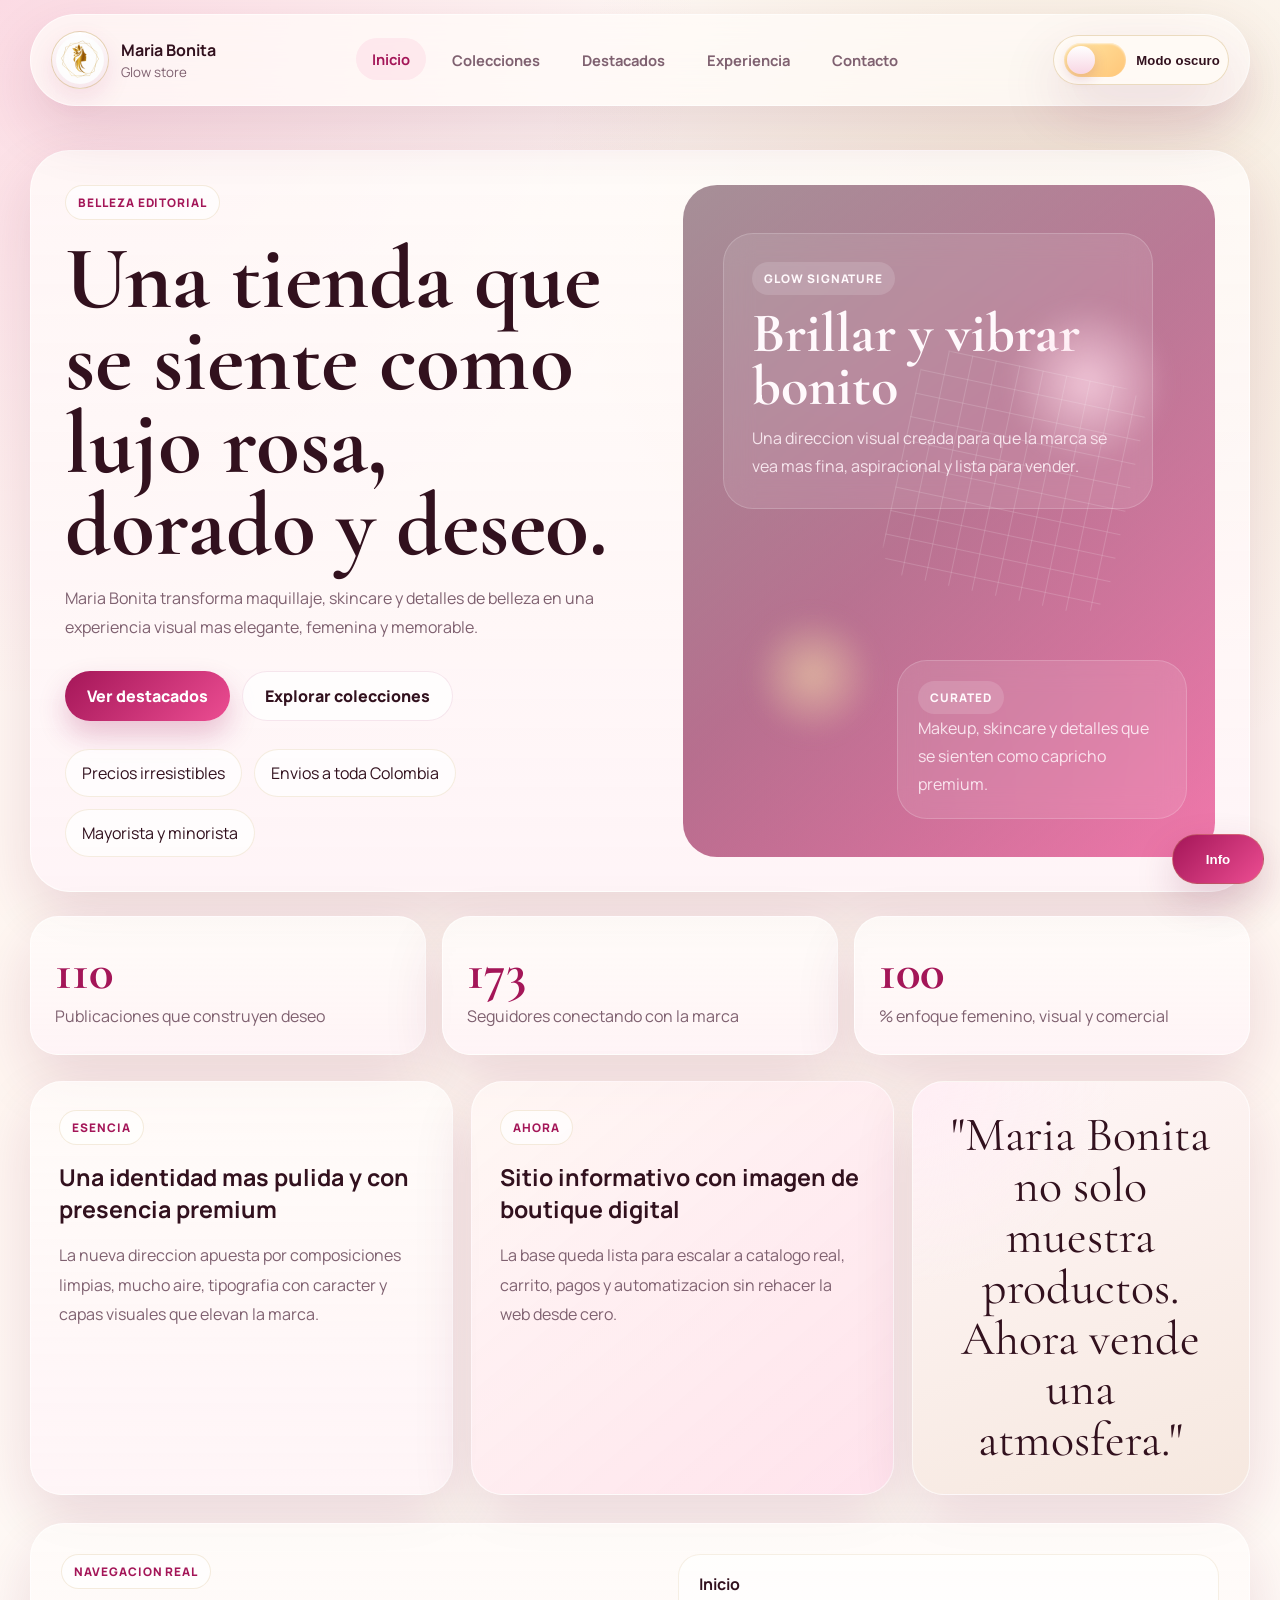
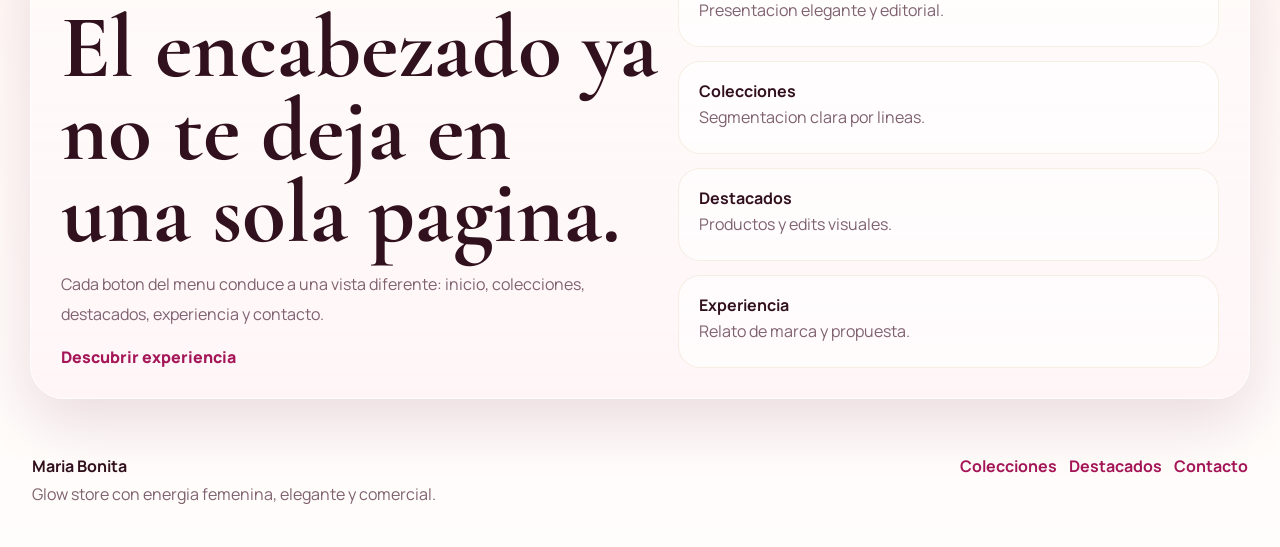
==== commit f77cc504: "Refine dark mode and link social actions" ====
--- a/index.html
+++ b/index.html
@@ -42,9 +42,11 @@
           <a data-link="contacto" href="contacto.html">Contacto</a>
         </nav>
 
-        <button class="theme-toggle" type="button" aria-label="Cambiar tema">
-          <span class="theme-toggle-sun">Claro</span>
-          <span class="theme-toggle-moon">Oscuro</span>
+        <button class="theme-toggle" type="button" aria-label="Cambiar tema" aria-pressed="false">
+          <span class="theme-toggle-track">
+            <span class="theme-toggle-thumb"></span>
+          </span>
+          <span class="theme-toggle-label">Modo oscuro</span>
         </button>
       </header>
 
@@ -177,8 +179,8 @@
 
     <div class="info-fab">
       <div class="info-fab-menu">
-        <a class="info-link whatsapp" href="#" aria-label="WhatsApp">WhatsApp</a>
-        <a class="info-link facebook" href="#" aria-label="Facebook">Facebook</a>
+        <a class="info-link whatsapp" href="https://api.whatsapp.com/send?phone=573187383169" target="_blank" rel="noreferrer" aria-label="WhatsApp">WhatsApp</a>
+        <a class="info-link facebook" href="https://www.facebook.com/profile.php?id=61577244806094" target="_blank" rel="noreferrer" aria-label="Facebook">Facebook</a>
         <a
           class="info-link instagram"
           href="https://www.instagram.com/maria_bonita.d/"
--- a/styles.css
+++ b/styles.css
@@ -13,17 +13,17 @@
 }
 
 :root[data-theme="dark"] {
-  --cream: #140b11;
-  --beige: #2a1c20;
-  --rose-soft: #38202c;
-  --rose: #ff5ea6;
-  --rose-deep: #ffb3d0;
-  --gold: #f0c97d;
-  --ink: #f9ebf1;
-  --muted: #caaab7;
-  --line: rgba(255, 210, 227, 0.12);
-  --panel: rgba(28, 17, 24, 0.76);
-  --shadow: 0 24px 70px rgba(0, 0, 0, 0.4);
+  --cream: #0f0b10;
+  --beige: #1b151a;
+  --rose-soft: #251822;
+  --rose: #e9629c;
+  --rose-deep: #f4c1d7;
+  --gold: #ddb56d;
+  --ink: #f7edf2;
+  --muted: #bea5b0;
+  --line: rgba(255, 222, 234, 0.08);
+  --panel: rgba(20, 15, 19, 0.88);
+  --shadow: 0 24px 70px rgba(0, 0, 0, 0.48);
 }
 
 * {
@@ -43,13 +43,14 @@
     radial-gradient(circle at top left, rgba(236, 77, 146, 0.18), transparent 28%),
     radial-gradient(circle at 82% 12%, rgba(198, 161, 92, 0.2), transparent 24%),
     linear-gradient(180deg, #fffaf6 0%, #fff6f1 50%, #fffdfb 100%);
+  transition: background 0.55s ease, color 0.4s ease;
 }
 
 :root[data-theme="dark"] body {
   background:
-    radial-gradient(circle at top left, rgba(255, 94, 166, 0.16), transparent 26%),
-    radial-gradient(circle at 82% 12%, rgba(240, 201, 125, 0.1), transparent 22%),
-    linear-gradient(180deg, #140b11 0%, #1b1118 48%, #120b10 100%);
+    radial-gradient(circle at top left, rgba(233, 98, 156, 0.11), transparent 26%),
+    radial-gradient(circle at 82% 12%, rgba(221, 181, 109, 0.08), transparent 22%),
+    linear-gradient(180deg, #0f0b10 0%, #120d12 45%, #0b080c 100%);
 }
 
 body::before {
@@ -63,6 +64,11 @@
   mask-image: radial-gradient(circle at center, black 38%, transparent 88%);
   opacity: 0.3;
   pointer-events: none;
+  transition: opacity 0.45s ease;
+}
+
+:root[data-theme="dark"] body::before {
+  opacity: 0.12;
 }
 
 a {
@@ -91,11 +97,12 @@
   background: rgba(255, 251, 248, 0.72);
   box-shadow: var(--shadow);
   backdrop-filter: blur(18px);
+  transition: background 0.45s ease, border-color 0.45s ease, box-shadow 0.45s ease;
 }
 
 :root[data-theme="dark"] .site-header {
-  border-color: rgba(255, 255, 255, 0.08);
-  background: rgba(24, 15, 22, 0.74);
+  border-color: rgba(255, 255, 255, 0.05);
+  background: rgba(19, 14, 18, 0.82);
 }
 
 .brand {
@@ -167,9 +174,10 @@
 .theme-toggle {
   display: inline-flex;
   align-items: center;
-  gap: 8px;
+  gap: 10px;
   min-height: 50px;
-  padding: 0 14px;
+  min-width: 170px;
+  padding: 6px 8px 6px 10px;
   border: 1px solid rgba(198, 161, 92, 0.35);
   border-radius: 999px;
   background: rgba(255, 250, 246, 0.8);
@@ -177,35 +185,50 @@
   font-weight: 800;
   cursor: pointer;
   box-shadow: var(--shadow);
-}
-
-.theme-toggle span {
+  transition: background 0.45s ease, border-color 0.45s ease, transform 0.25s ease;
+}
+
+.theme-toggle-track {
   display: inline-flex;
   align-items: center;
-  justify-content: center;
+  width: 62px;
   min-width: 62px;
-  min-height: 34px;
-  padding: 0 10px;
+  height: 34px;
+  padding: 3px;
   border-radius: 999px;
-  font-size: 0.78rem;
-}
-
-.theme-toggle-sun {
-  background: rgba(255, 255, 255, 0.76);
+  background: linear-gradient(135deg, rgba(255, 229, 160, 0.95), rgba(255, 193, 109, 0.92));
+  box-shadow: inset 0 1px 2px rgba(255, 255, 255, 0.7);
+  transition: background 0.45s ease;
+}
+
+.theme-toggle-thumb {
+  width: 28px;
+  height: 28px;
+  border-radius: 50%;
+  background: linear-gradient(180deg, #ffffff, #f8d6e3);
+  box-shadow: 0 5px 14px rgba(140, 35, 82, 0.2);
+  transition: transform 0.42s cubic-bezier(0.22, 1, 0.36, 1), background 0.42s ease, box-shadow 0.42s ease;
+}
+
+.theme-toggle-label {
+  font-size: 0.82rem;
+  letter-spacing: 0.01em;
+  transition: color 0.35s ease, opacity 0.35s ease;
 }
 
 :root[data-theme="dark"] .theme-toggle {
-  border-color: rgba(255, 255, 255, 0.08);
-  background: rgba(30, 20, 28, 0.9);
-  color: var(--ink);
-}
-
-:root[data-theme="dark"] .theme-toggle-sun {
-  background: transparent;
-}
-
-:root[data-theme="dark"] .theme-toggle-moon {
-  background: rgba(255, 255, 255, 0.08);
+  border-color: rgba(255, 255, 255, 0.06);
+  background: rgba(24, 18, 22, 0.94);
+}
+
+:root[data-theme="dark"] .theme-toggle-track {
+  background: linear-gradient(135deg, #3b2942, #1a1624);
+}
+
+:root[data-theme="dark"] .theme-toggle-thumb {
+  transform: translateX(28px);
+  background: linear-gradient(180deg, #f8d7e4, #dda7bf);
+  box-shadow: 0 5px 16px rgba(0, 0, 0, 0.34);
 }
 
 .menu-toggle {
@@ -279,6 +302,7 @@
   border: 1px solid rgba(255, 255, 255, 0.62);
   background: linear-gradient(180deg, rgba(255, 252, 250, 0.78), rgba(255, 244, 247, 0.88));
   box-shadow: var(--shadow);
+  transition: background 0.45s ease, border-color 0.45s ease, box-shadow 0.45s ease;
 }
 
 :root[data-theme="dark"] .hero-panel,
@@ -292,8 +316,8 @@
 :root[data-theme="dark"] .contact-card,
 :root[data-theme="dark"] .stats-bar article,
 :root[data-theme="dark"] .editorial-banner {
-  border-color: rgba(255, 255, 255, 0.06);
-  background: linear-gradient(180deg, rgba(29, 18, 26, 0.88), rgba(22, 14, 19, 0.96));
+  border-color: rgba(255, 255, 255, 0.04);
+  background: linear-gradient(180deg, rgba(22, 16, 20, 0.94), rgba(15, 11, 14, 0.98));
 }
 
 .hero-panel {
@@ -374,6 +398,16 @@
   background: rgba(255, 255, 255, 0.7);
 }
 
+:root[data-theme="dark"] .pill-list li,
+:root[data-theme="dark"] .split-stack article,
+:root[data-theme="dark"] .site-nav a,
+:root[data-theme="dark"] .menu-toggle,
+:root[data-theme="dark"] .eyebrow,
+:root[data-theme="dark"] .section-kicker {
+  border-color: rgba(255, 255, 255, 0.06);
+  background: rgba(255, 255, 255, 0.04);
+}
+
 .hero-stage {
   position: relative;
   min-height: 620px;
@@ -386,8 +420,8 @@
 
 :root[data-theme="dark"] .hero-stage {
   background:
-    linear-gradient(145deg, rgba(255, 255, 255, 0.04), rgba(255, 216, 228, 0.04)),
-    linear-gradient(135deg, #2a0b18 0%, #5d1235 42%, #a92a67 100%);
+    linear-gradient(145deg, rgba(255, 255, 255, 0.02), rgba(255, 216, 228, 0.03)),
+    linear-gradient(135deg, #1d0b15 0%, #3a1226 42%, #7d2a50 100%);
 }
 
 .hero-art {
@@ -397,6 +431,11 @@
   background: rgba(255, 247, 251, 0.1);
   color: #fff9fc;
   backdrop-filter: blur(14px);
+}
+
+:root[data-theme="dark"] .hero-art {
+  border-color: rgba(255, 255, 255, 0.08);
+  background: rgba(255, 245, 250, 0.05);
 }
 
 .hero-art-large {
@@ -554,8 +593,8 @@
 :root[data-theme="dark"] .quote-card,
 :root[data-theme="dark"] .editorial-banner {
   background:
-    radial-gradient(circle at top left, rgba(255, 94, 166, 0.08), transparent 38%),
-    linear-gradient(160deg, rgba(33, 20, 28, 0.94) 0%, rgba(22, 14, 19, 0.98) 100%);
+    radial-gradient(circle at top left, rgba(233, 98, 156, 0.05), transparent 38%),
+    linear-gradient(160deg, rgba(24, 17, 21, 0.97) 0%, rgba(14, 10, 13, 1) 100%);
 }
 
 .quote-mark {
@@ -682,6 +721,13 @@
 .footer-links a {
   color: var(--rose-deep);
   font-weight: 700;
+}
+
+:root[data-theme="dark"] .text-link,
+:root[data-theme="dark"] .footer-links a,
+:root[data-theme="dark"] .site-nav a:hover,
+:root[data-theme="dark"] .site-nav a.is-active {
+  color: #ffd4e4;
 }
 
 .mobile-bar {
@@ -727,6 +773,7 @@
   box-shadow: 0 16px 38px rgba(110, 23, 65, 0.18);
   font-weight: 800;
   color: var(--ink);
+  transition: background 0.35s ease, border-color 0.35s ease, transform 0.25s ease;
 }
 
 .info-fab-toggle {
@@ -751,7 +798,7 @@
 
 :root[data-theme="dark"] .info-link {
   border-color: rgba(255, 255, 255, 0.08);
-  background: rgba(28, 18, 25, 0.94);
+  background: rgba(22, 16, 20, 0.96);
   color: var(--ink);
 }
 
@@ -764,7 +811,25 @@
 }
 
 :root[data-theme="dark"] .info-link.instagram {
-  background: rgba(50, 21, 38, 0.94);
+  background: rgba(46, 20, 33, 0.94);
+}
+
+:root[data-theme="dark"] .brand-mark {
+  border-color: rgba(221, 181, 109, 0.26);
+  background:
+    radial-gradient(circle at top, rgba(255, 255, 255, 0.08), rgba(66, 43, 54, 0.6)),
+    linear-gradient(135deg, #23171d, #171116);
+}
+
+:root[data-theme="dark"] .brand-text strong,
+:root[data-theme="dark"] .stats-bar strong,
+:root[data-theme="dark"] .feature-card h3,
+:root[data-theme="dark"] .catalog-card h3,
+:root[data-theme="dark"] .spotlight-card h3,
+:root[data-theme="dark"] .timeline-card h3,
+:root[data-theme="dark"] .contact-card h3,
+:root[data-theme="dark"] .quote-mark {
+  color: var(--ink);
 }
 
 .reveal {
@@ -948,13 +1013,27 @@
 
   .theme-toggle {
     min-height: 44px;
-    padding: 0 10px;
-  }
-
-  .theme-toggle span {
-    min-width: 54px;
-    min-height: 30px;
-    font-size: 0.72rem;
+    min-width: 150px;
+    padding: 5px 8px 5px 8px;
+  }
+
+  .theme-toggle-track {
+    width: 56px;
+    min-width: 56px;
+    height: 30px;
+  }
+
+  .theme-toggle-thumb {
+    width: 24px;
+    height: 24px;
+  }
+
+  :root[data-theme="dark"] .theme-toggle-thumb {
+    transform: translateX(26px);
+  }
+
+  .theme-toggle-label {
+    font-size: 0.75rem;
   }
 
   .info-fab {
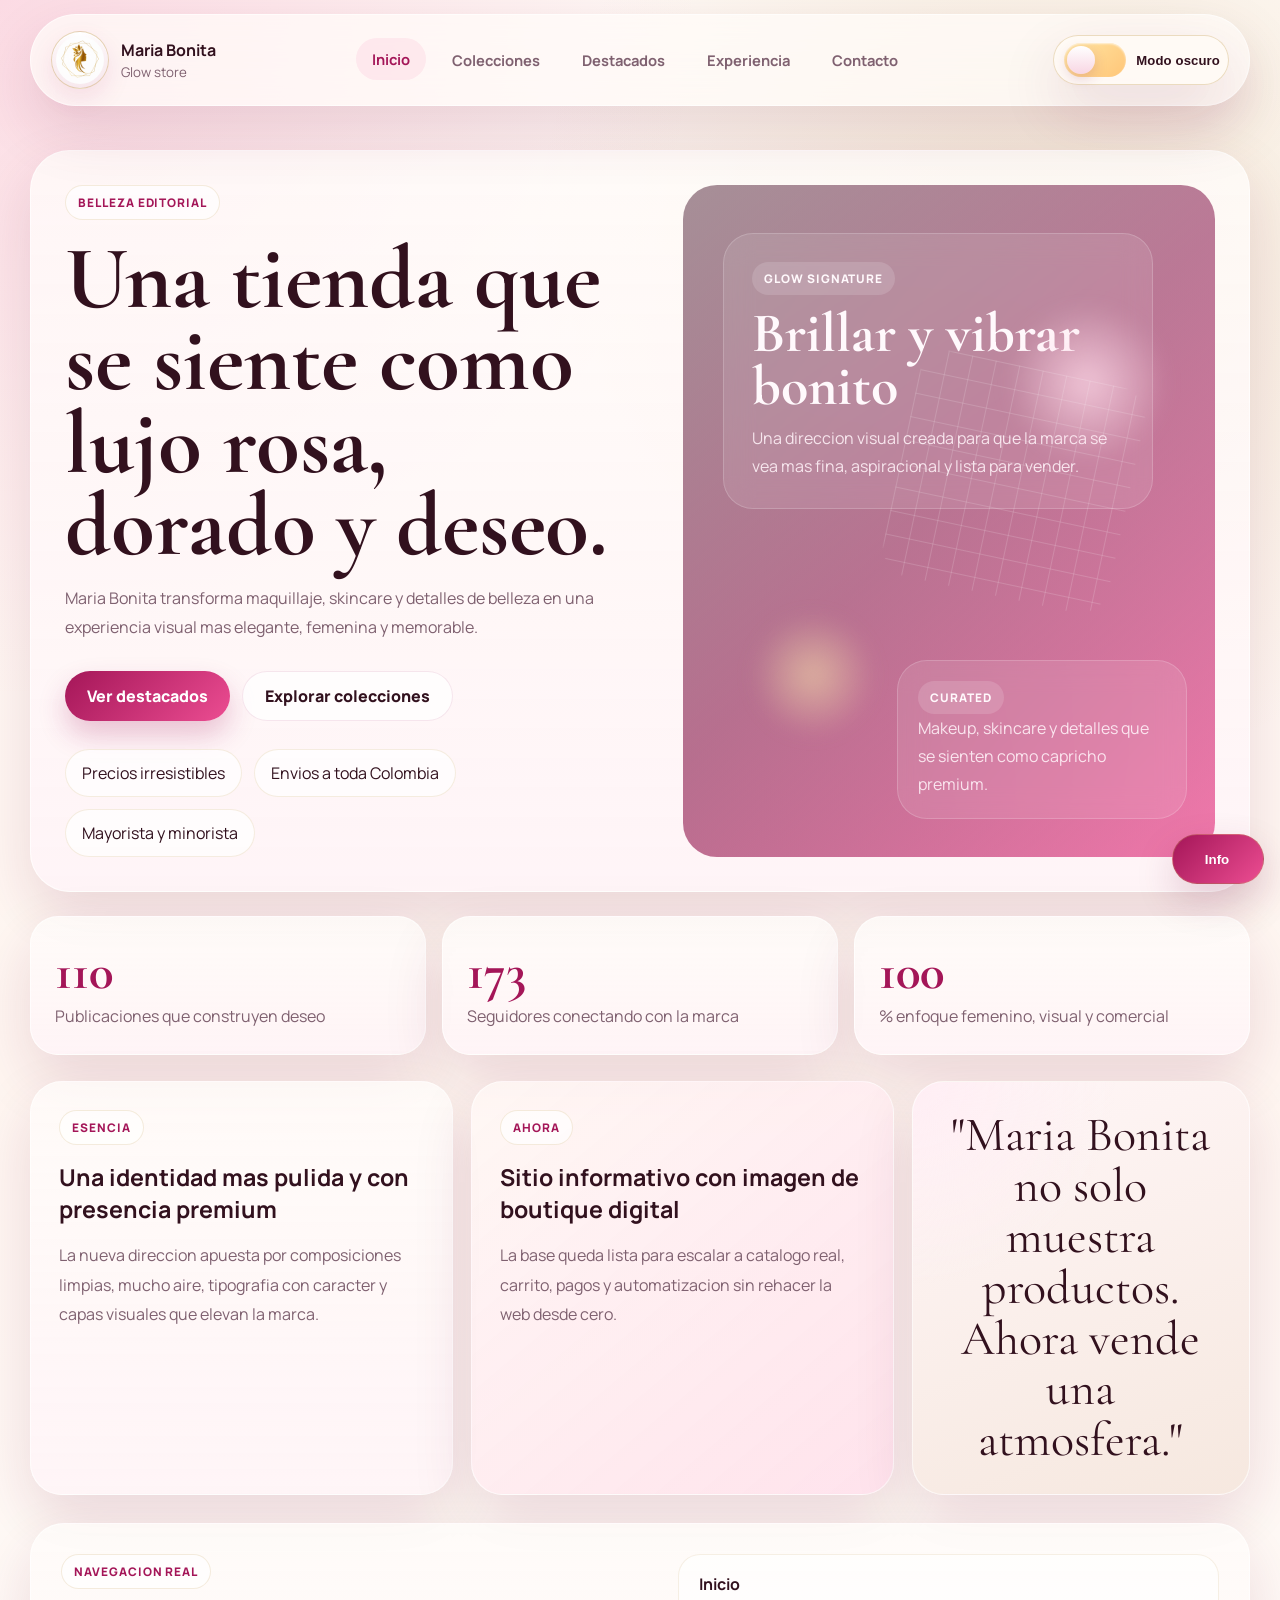
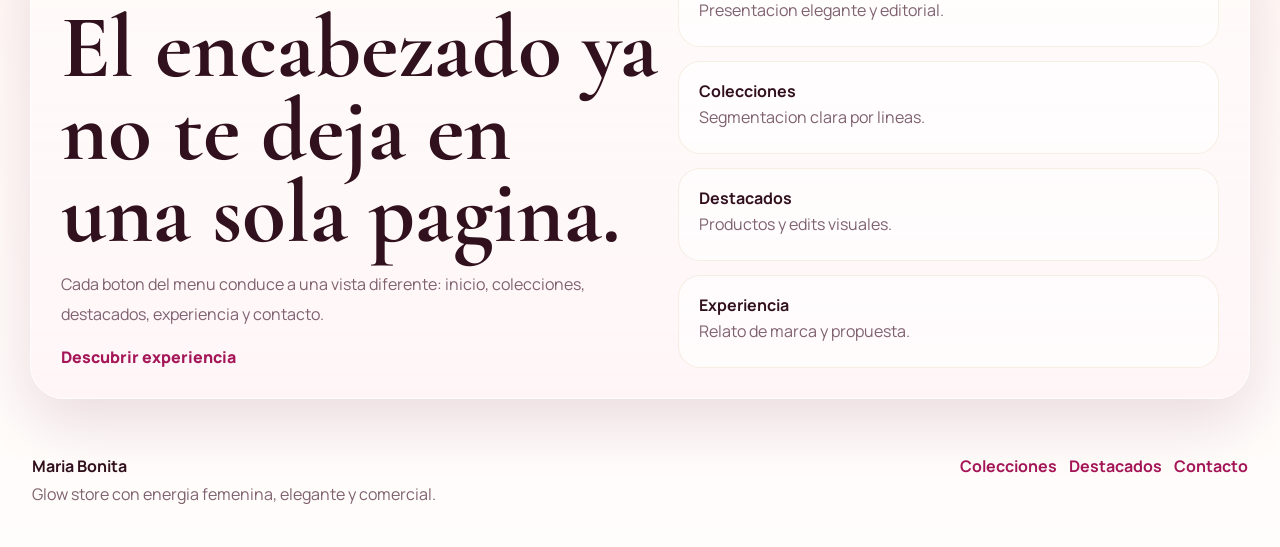
==== commit 6692fe83: "Add branded social icons to info menu" ====
--- a/index.html
+++ b/index.html
@@ -179,8 +179,22 @@
 
     <div class="info-fab">
       <div class="info-fab-menu">
-        <a class="info-link whatsapp" href="https://api.whatsapp.com/send?phone=573187383169" target="_blank" rel="noreferrer" aria-label="WhatsApp">WhatsApp</a>
-        <a class="info-link facebook" href="https://www.facebook.com/profile.php?id=61577244806094" target="_blank" rel="noreferrer" aria-label="Facebook">Facebook</a>
+        <a class="info-link whatsapp" href="https://api.whatsapp.com/send?phone=573187383169" target="_blank" rel="noreferrer" aria-label="WhatsApp">
+          <span class="info-icon" aria-hidden="true">
+            <svg viewBox="0 0 24 24" fill="currentColor">
+              <path d="M19.05 4.91A9.82 9.82 0 0 0 12.03 2C6.6 2 2.17 6.42 2.17 11.86c0 1.74.45 3.44 1.3 4.95L2 22l5.34-1.4a9.85 9.85 0 0 0 4.69 1.2h.01c5.43 0 9.86-4.42 9.86-9.86a9.8 9.8 0 0 0-2.85-7.03Zm-7.02 15.22h-.01a8.2 8.2 0 0 1-4.18-1.15l-.3-.18-3.17.83.85-3.09-.2-.32a8.17 8.17 0 0 1-1.27-4.35c0-4.52 3.68-8.2 8.22-8.2 2.2 0 4.27.85 5.82 2.41a8.16 8.16 0 0 1 2.39 5.83c0 4.52-3.68 8.2-8.15 8.2Zm4.5-6.14c-.25-.12-1.47-.72-1.7-.8-.23-.09-.4-.12-.57.12-.17.25-.65.8-.8.97-.15.18-.3.2-.55.07-.25-.12-1.06-.39-2.01-1.24-.74-.66-1.24-1.47-1.38-1.72-.14-.24-.01-.37.11-.49.11-.11.25-.3.37-.45.12-.15.17-.25.25-.42.08-.17.04-.32-.02-.45-.06-.12-.57-1.37-.78-1.88-.2-.48-.4-.41-.56-.42h-.48c-.17 0-.45.06-.69.32-.23.25-.88.86-.88 2.1 0 1.23.9 2.43 1.03 2.6.12.17 1.76 2.68 4.26 3.76.59.26 1.06.41 1.42.53.6.19 1.14.16 1.57.1.48-.07 1.47-.6 1.68-1.18.21-.58.21-1.08.14-1.18-.06-.1-.23-.16-.48-.28Z"/>
+            </svg>
+          </span>
+          <span>WhatsApp</span>
+        </a>
+        <a class="info-link facebook" href="https://www.facebook.com/profile.php?id=61577244806094" target="_blank" rel="noreferrer" aria-label="Facebook">
+          <span class="info-icon" aria-hidden="true">
+            <svg viewBox="0 0 24 24" fill="currentColor">
+              <path d="M13.62 21v-8.03h2.7l.4-3.13h-3.1V7.84c0-.9.25-1.53 1.55-1.53h1.66V3.5c-.29-.04-1.27-.12-2.42-.12-2.39 0-4.03 1.46-4.03 4.14v2.31H7.67v3.13h2.71V21h3.24Z"/>
+            </svg>
+          </span>
+          <span>Facebook</span>
+        </a>
         <a
           class="info-link instagram"
           href="https://www.instagram.com/maria_bonita.d/"
@@ -188,7 +202,14 @@
           rel="noreferrer"
           aria-label="Instagram"
         >
-          Instagram
+          <span class="info-icon" aria-hidden="true">
+            <svg viewBox="0 0 24 24" fill="none" stroke="currentColor" stroke-width="2">
+              <rect x="3.5" y="3.5" width="17" height="17" rx="5"></rect>
+              <circle cx="12" cy="12" r="4.2"></circle>
+              <circle cx="17.3" cy="6.7" r="1"></circle>
+            </svg>
+          </span>
+          <span>Instagram</span>
         </a>
       </div>
       <button class="info-fab-toggle" type="button" aria-expanded="false" aria-label="Abrir informacion">
--- a/styles.css
+++ b/styles.css
@@ -763,10 +763,11 @@
 .info-fab-toggle {
   display: inline-flex;
   align-items: center;
-  justify-content: center;
+  justify-content: flex-start;
+  gap: 12px;
   min-height: 50px;
   min-width: 132px;
-  padding: 0 18px;
+  padding: 0 14px 0 12px;
   border: 1px solid rgba(255, 255, 255, 0.64);
   border-radius: 999px;
   background: rgba(255, 250, 247, 0.9);
@@ -777,6 +778,7 @@
 }
 
 .info-fab-toggle {
+  justify-content: center;
   min-width: 92px;
   border-color: rgba(198, 161, 92, 0.35);
   background: linear-gradient(135deg, var(--rose-deep), var(--rose));
@@ -784,16 +786,50 @@
   cursor: pointer;
 }
 
+.info-icon {
+  display: inline-flex;
+  align-items: center;
+  justify-content: center;
+  width: 34px;
+  height: 34px;
+  border-radius: 50%;
+  flex: 0 0 34px;
+}
+
+.info-icon svg {
+  width: 18px;
+  height: 18px;
+}
+
+.info-link span:last-child {
+  line-height: 1;
+}
+
 .info-link.whatsapp {
-  background: rgba(236, 255, 244, 0.95);
+  background: linear-gradient(135deg, rgba(255, 248, 245, 0.96), rgba(248, 236, 239, 0.94));
 }
 
 .info-link.facebook {
-  background: rgba(239, 245, 255, 0.95);
+  background: linear-gradient(135deg, rgba(255, 248, 245, 0.96), rgba(244, 232, 239, 0.94));
 }
 
 .info-link.instagram {
-  background: rgba(255, 241, 248, 0.95);
+  background: linear-gradient(135deg, rgba(255, 247, 244, 0.96), rgba(250, 231, 239, 0.94));
+}
+
+.info-link.whatsapp .info-icon {
+  background: linear-gradient(135deg, #25d366, #1fa855);
+  color: #fff;
+}
+
+.info-link.facebook .info-icon {
+  background: linear-gradient(135deg, #1877f2, #1256b3);
+  color: #fff;
+}
+
+.info-link.instagram .info-icon {
+  background: linear-gradient(135deg, #f58529, #dd2a7b 45%, #8134af 75%, #515bd4);
+  color: #fff;
 }
 
 :root[data-theme="dark"] .info-link {
@@ -803,15 +839,15 @@
 }
 
 :root[data-theme="dark"] .info-link.whatsapp {
-  background: rgba(20, 44, 31, 0.94);
+  background: linear-gradient(135deg, rgba(24, 19, 22, 0.98), rgba(17, 14, 16, 0.98));
 }
 
 :root[data-theme="dark"] .info-link.facebook {
-  background: rgba(20, 31, 51, 0.94);
+  background: linear-gradient(135deg, rgba(24, 19, 22, 0.98), rgba(17, 14, 16, 0.98));
 }
 
 :root[data-theme="dark"] .info-link.instagram {
-  background: rgba(46, 20, 33, 0.94);
+  background: linear-gradient(135deg, rgba(24, 19, 22, 0.98), rgba(17, 14, 16, 0.98));
 }
 
 :root[data-theme="dark"] .brand-mark {
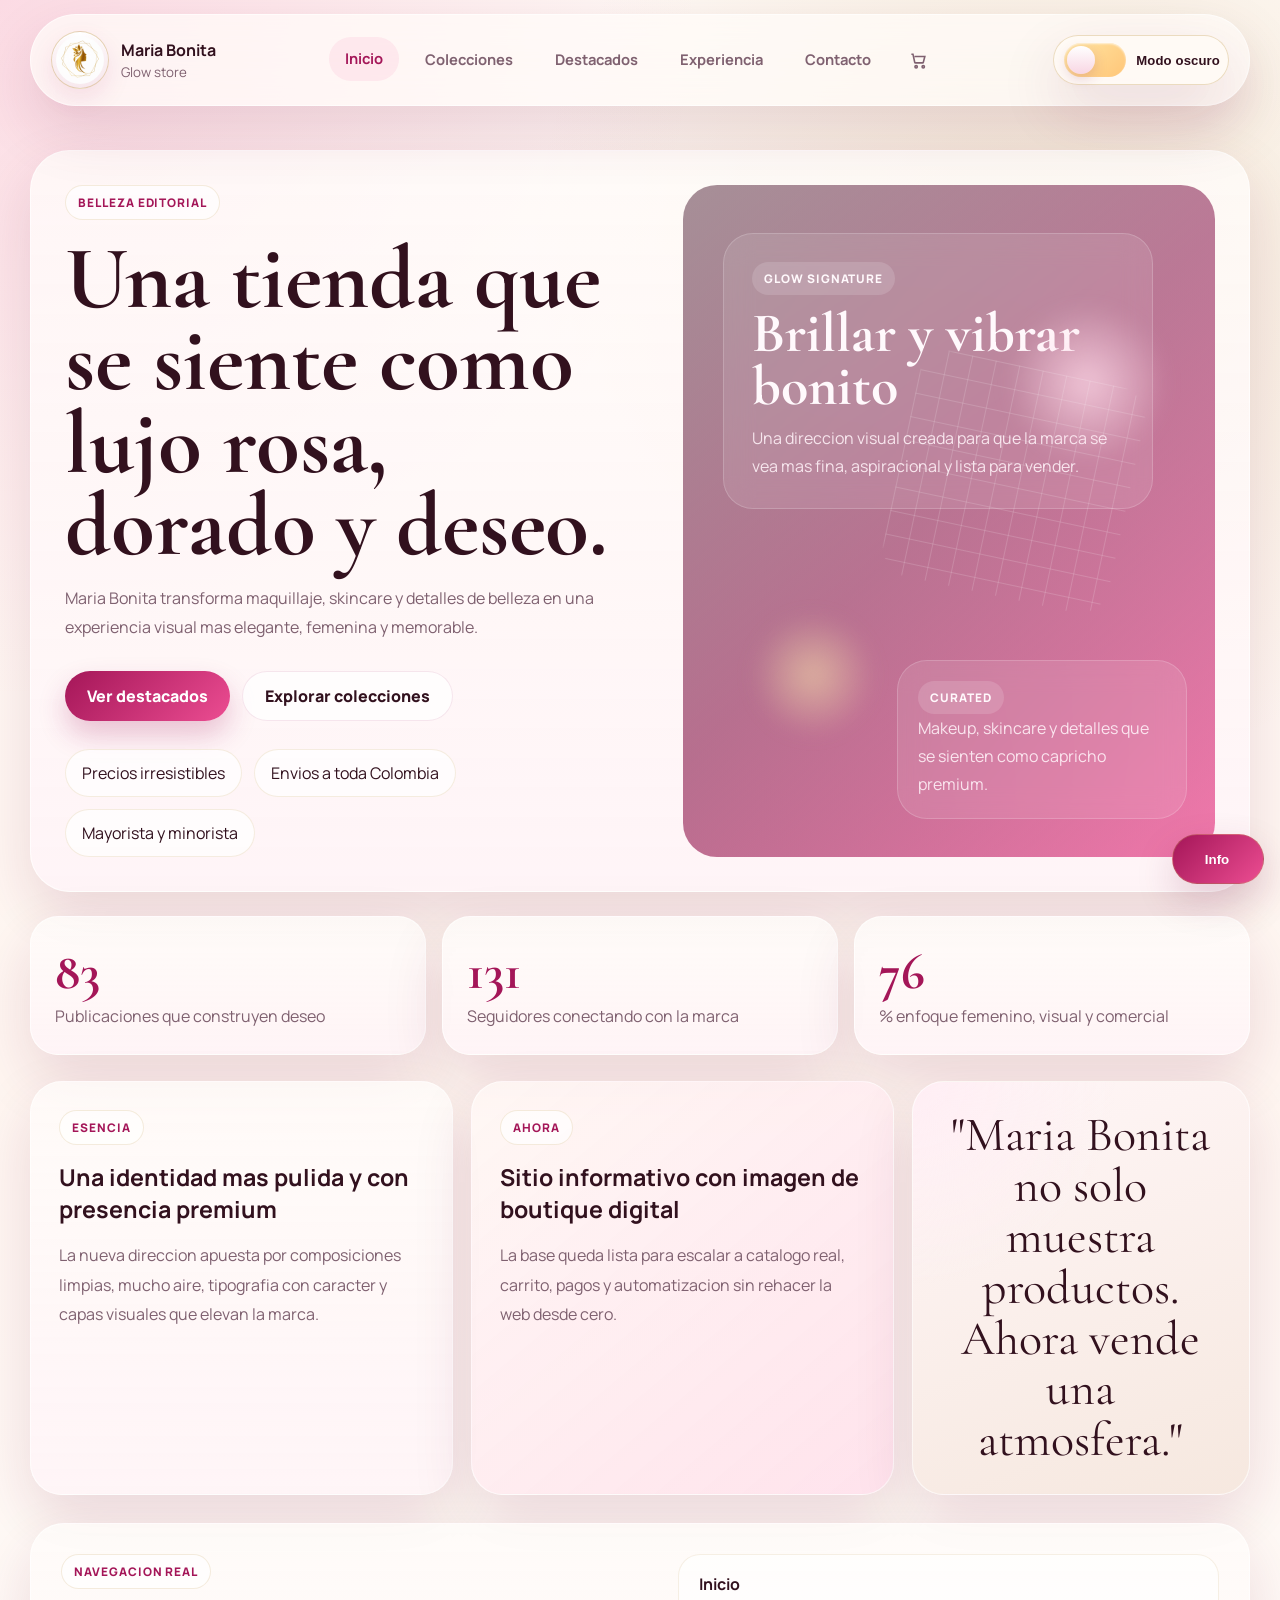
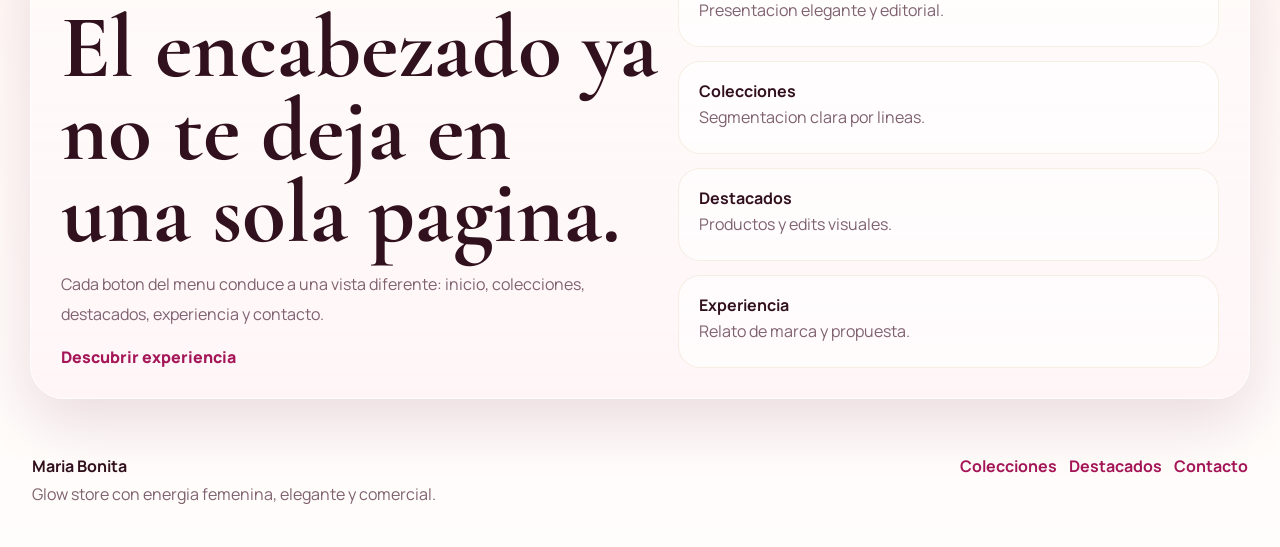
==== commit 34ddacb7: "Add cart button to header" ====
--- a/index.html
+++ b/index.html
@@ -40,6 +40,13 @@
           <a data-link="destacados" href="destacados.html">Destacados</a>
           <a data-link="experiencia" href="experiencia.html">Experiencia</a>
           <a data-link="contacto" href="contacto.html">Contacto</a>
+          <a class="cart-nav-link" data-link="carrito" href="carrito.html" aria-label="Carrito de compras">
+            <svg viewBox="0 0 24 24" fill="none" stroke="currentColor" stroke-width="2">
+              <circle cx="9" cy="20" r="1.5"></circle>
+              <circle cx="18" cy="20" r="1.5"></circle>
+              <path d="M3 4h2l2.2 10.2a1 1 0 0 0 1 .8h8.9a1 1 0 0 0 1-.8L20 7H7"></path>
+            </svg>
+          </a>
         </nav>
 
         <button class="theme-toggle" type="button" aria-label="Cambiar tema" aria-pressed="false">
--- a/styles.css
+++ b/styles.css
@@ -169,6 +169,21 @@
   color: var(--rose-deep);
   background: rgba(236, 77, 146, 0.09);
   transform: translateY(-1px);
+}
+
+.cart-nav-link {
+  display: inline-flex;
+  align-items: center;
+  justify-content: center;
+  width: 44px;
+  min-width: 44px;
+  height: 44px;
+  padding: 0 !important;
+}
+
+.cart-nav-link svg {
+  width: 19px;
+  height: 19px;
 }
 
 .theme-toggle {
@@ -320,6 +335,11 @@
   background: linear-gradient(180deg, rgba(22, 16, 20, 0.94), rgba(15, 11, 14, 0.98));
 }
 
+:root[data-theme="dark"] .map-card {
+  border-color: rgba(255, 255, 255, 0.04);
+  background: linear-gradient(180deg, rgba(22, 16, 20, 0.94), rgba(15, 11, 14, 0.98));
+}
+
 .hero-panel {
   display: grid;
   grid-template-columns: 1.05fr 0.95fr;
@@ -541,7 +561,8 @@
 .catalog-grid,
 .spotlight-grid,
 .timeline-grid,
-.contact-grid {
+.contact-grid,
+.location-layout {
   display: grid;
   gap: 18px;
   margin-top: 26px;
@@ -558,12 +579,19 @@
   grid-template-columns: repeat(3, 1fr);
 }
 
+.location-layout {
+  grid-template-columns: 0.95fr 1.05fr;
+  align-items: stretch;
+  margin-top: 28px;
+}
+
 .feature-card,
 .quote-card,
 .catalog-card,
 .spotlight-card,
 .timeline-card,
-.contact-card {
+.contact-card,
+.map-card {
   padding: 28px;
   border-radius: 32px;
 }
@@ -612,6 +640,55 @@
   margin-top: 28px;
   padding: 30px;
   border-radius: 34px;
+}
+
+.contact-address {
+  margin-top: 0;
+}
+
+.map-card {
+  position: relative;
+  overflow: hidden;
+  display: block;
+  min-height: 360px;
+  padding: 0;
+  border: 1px solid rgba(255, 255, 255, 0.62);
+  background: linear-gradient(180deg, rgba(255, 252, 250, 0.78), rgba(255, 244, 247, 0.88));
+  box-shadow: var(--shadow);
+}
+
+.map-card img {
+  display: block;
+  width: 100%;
+  height: 100%;
+  min-height: 360px;
+  object-fit: cover;
+  transition: transform 0.35s ease;
+}
+
+.map-card:hover img {
+  transform: scale(1.03);
+}
+
+.map-card-overlay {
+  position: absolute;
+  inset: auto 18px 18px 18px;
+  display: grid;
+  gap: 6px;
+  padding: 18px 20px;
+  border-radius: 24px;
+  background: rgba(23, 13, 20, 0.68);
+  color: #fff7fb;
+  backdrop-filter: blur(14px);
+}
+
+.map-card-overlay strong {
+  font-size: 1.1rem;
+}
+
+.map-card-overlay span {
+  color: rgba(255, 240, 247, 0.84);
+  line-height: 1.55;
 }
 
 .split-section {
@@ -895,7 +972,8 @@
   .catalog-grid,
   .spotlight-grid,
   .timeline-grid,
-  .contact-grid {
+  .contact-grid,
+  .location-layout {
     grid-template-columns: 1fr;
   }
 
@@ -911,6 +989,10 @@
   .site-header {
     grid-template-columns: auto auto auto;
     border-radius: 28px;
+  }
+
+  .footer-links {
+    display: none;
   }
 
   .menu-toggle {
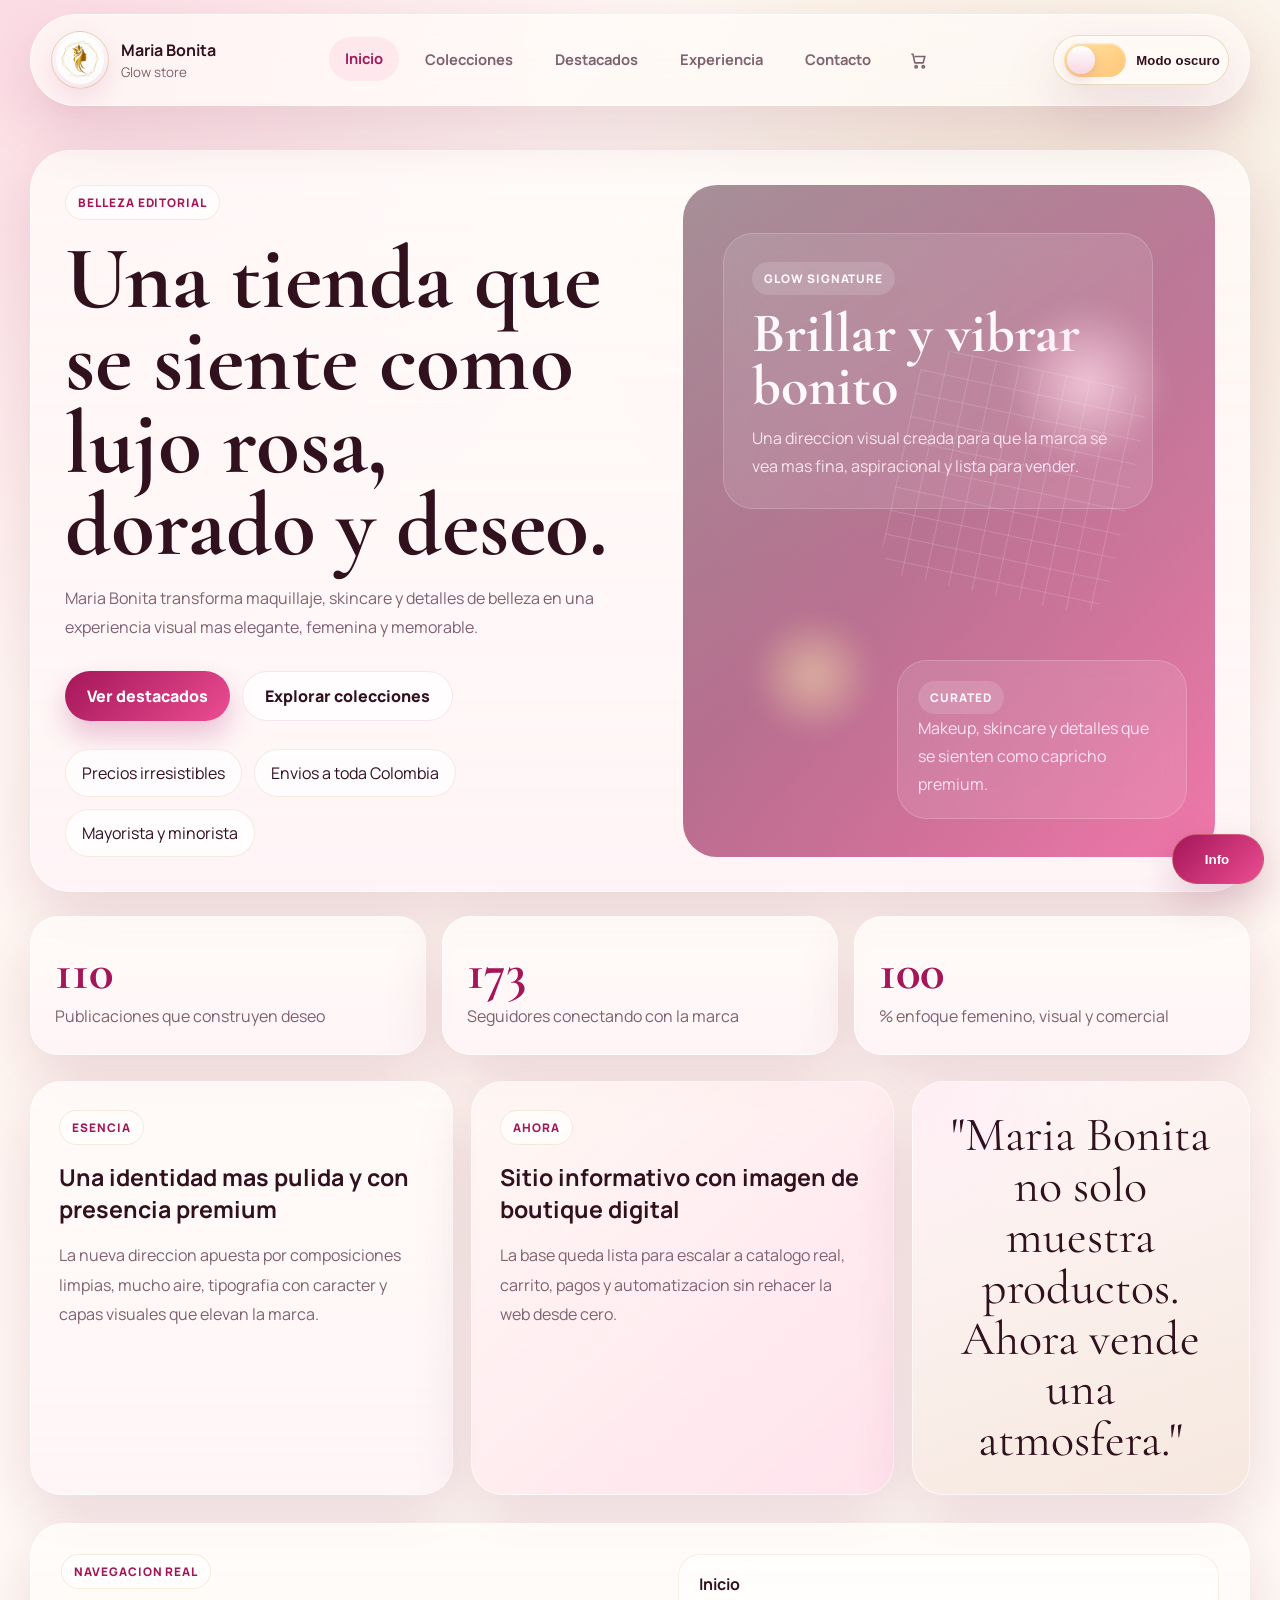
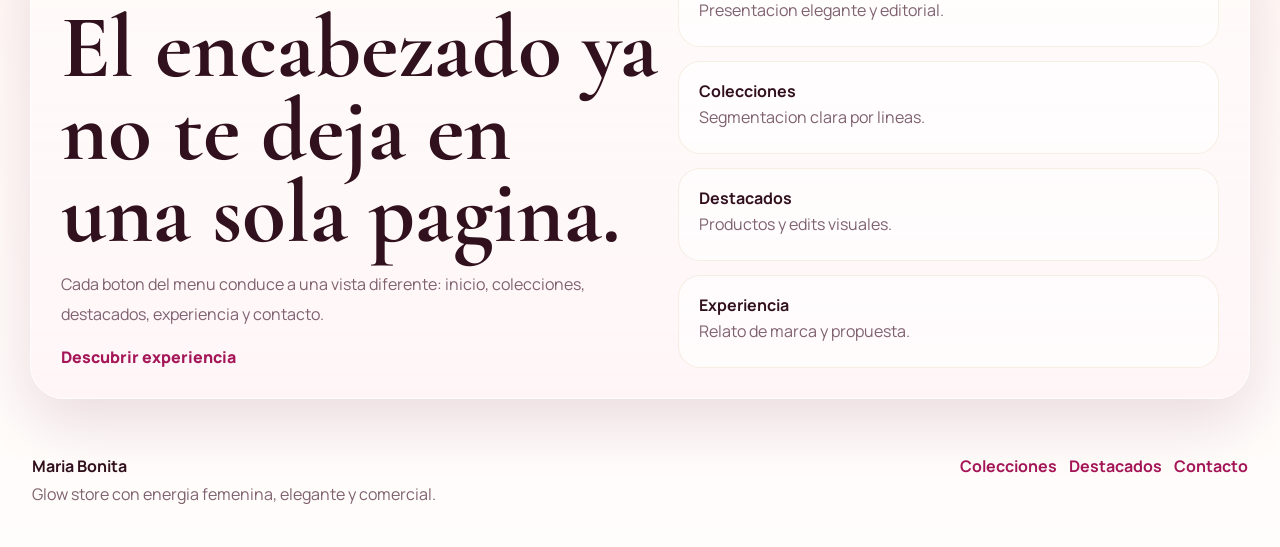
==== commit 85999c5e: "Turn destacados into product catalog" ====
--- a/index.html
+++ b/index.html
@@ -47,9 +47,17 @@
               <path d="M3 4h2l2.2 10.2a1 1 0 0 0 1 .8h8.9a1 1 0 0 0 1-.8L20 7H7"></path>
             </svg>
           </a>
+          <div class="mobile-theme-wrap">
+            <button class="theme-toggle theme-toggle-mobile" type="button" aria-label="Cambiar tema" aria-pressed="false">
+              <span class="theme-toggle-track">
+                <span class="theme-toggle-thumb"></span>
+              </span>
+              <span class="theme-toggle-label">Modo oscuro</span>
+            </button>
+          </div>
         </nav>
 
-        <button class="theme-toggle" type="button" aria-label="Cambiar tema" aria-pressed="false">
+        <button class="theme-toggle theme-toggle-desktop" type="button" aria-label="Cambiar tema" aria-pressed="false">
           <span class="theme-toggle-track">
             <span class="theme-toggle-thumb"></span>
           </span>
--- a/styles.css
+++ b/styles.css
@@ -169,6 +169,10 @@
   color: var(--rose-deep);
   background: rgba(236, 77, 146, 0.09);
   transform: translateY(-1px);
+}
+
+.mobile-theme-wrap {
+  display: none;
 }
 
 .cart-nav-link {
@@ -325,6 +329,7 @@
 :root[data-theme="dark"] .quote-card,
 :root[data-theme="dark"] .split-section,
 :root[data-theme="dark"] .catalog-card,
+:root[data-theme="dark"] .shop-card,
 :root[data-theme="dark"] .wide-panel,
 :root[data-theme="dark"] .spotlight-card,
 :root[data-theme="dark"] .timeline-card,
@@ -559,6 +564,7 @@
 
 .editorial-grid,
 .catalog-grid,
+.shop-grid,
 .spotlight-grid,
 .timeline-grid,
 .contact-grid,
@@ -573,6 +579,7 @@
 }
 
 .catalog-grid,
+.shop-grid,
 .spotlight-grid,
 .contact-grid,
 .timeline-grid {
@@ -588,12 +595,55 @@
 .feature-card,
 .quote-card,
 .catalog-card,
+.shop-card,
 .spotlight-card,
 .timeline-card,
 .contact-card,
 .map-card {
   padding: 28px;
   border-radius: 32px;
+}
+
+.shop-card {
+  display: grid;
+  gap: 16px;
+  border: 1px solid rgba(255, 255, 255, 0.62);
+  background:
+    radial-gradient(circle at top right, rgba(247, 212, 225, 0.2), transparent 35%),
+    linear-gradient(180deg, rgba(255, 252, 250, 0.84), rgba(255, 244, 247, 0.92));
+  box-shadow: var(--shadow);
+}
+
+.shop-card h3 {
+  margin: 16px 0 10px;
+  font-size: 1.45rem;
+}
+
+.shop-card p {
+  margin: 0;
+  color: var(--muted);
+  line-height: 1.75;
+}
+
+.shop-meta {
+  display: flex;
+  align-items: center;
+  justify-content: space-between;
+  gap: 12px;
+  margin-top: 4px;
+}
+
+.shop-meta span {
+  font-family: "Cormorant Garamond", serif;
+  font-size: 1.9rem;
+  color: var(--rose-deep);
+  font-weight: 700;
+}
+
+.shop-meta .button {
+  min-height: 44px;
+  padding: 0 18px;
+  white-space: nowrap;
 }
 
 .accent-card {
@@ -938,6 +988,7 @@
 :root[data-theme="dark"] .stats-bar strong,
 :root[data-theme="dark"] .feature-card h3,
 :root[data-theme="dark"] .catalog-card h3,
+:root[data-theme="dark"] .shop-card h3,
 :root[data-theme="dark"] .spotlight-card h3,
 :root[data-theme="dark"] .timeline-card h3,
 :root[data-theme="dark"] .contact-card h3,
@@ -970,6 +1021,7 @@
   .split-section,
   .editorial-grid,
   .catalog-grid,
+  .shop-grid,
   .spotlight-grid,
   .timeline-grid,
   .contact-grid,
@@ -989,6 +1041,14 @@
   .site-header {
     grid-template-columns: auto auto auto;
     border-radius: 28px;
+  }
+
+  .theme-toggle-desktop {
+    display: none;
+  }
+
+  .mobile-theme-wrap {
+    display: block;
   }
 
   .footer-links {
@@ -1018,6 +1078,21 @@
     background: rgba(255, 255, 255, 0.68);
   }
 
+  .mobile-theme-wrap .theme-toggle {
+    width: 100%;
+    justify-content: space-between;
+    min-width: 0;
+    margin-top: 4px;
+  }
+
+  .cart-nav-link {
+    width: 100%;
+    height: 48px;
+    min-width: 0;
+    border-radius: 999px;
+    padding: 0 16px !important;
+  }
+
   .hero-panel {
     padding: 22px;
     border-radius: 30px;
@@ -1111,6 +1186,7 @@
   .feature-card,
   .quote-card,
   .catalog-card,
+  .shop-card,
   .spotlight-card,
   .timeline-card,
   .contact-card,
@@ -1154,6 +1230,15 @@
     font-size: 0.75rem;
   }
 
+  .shop-meta {
+    flex-direction: column;
+    align-items: stretch;
+  }
+
+  .shop-meta .button {
+    width: 100%;
+  }
+
   .info-fab {
     right: 12px;
     bottom: 12px;
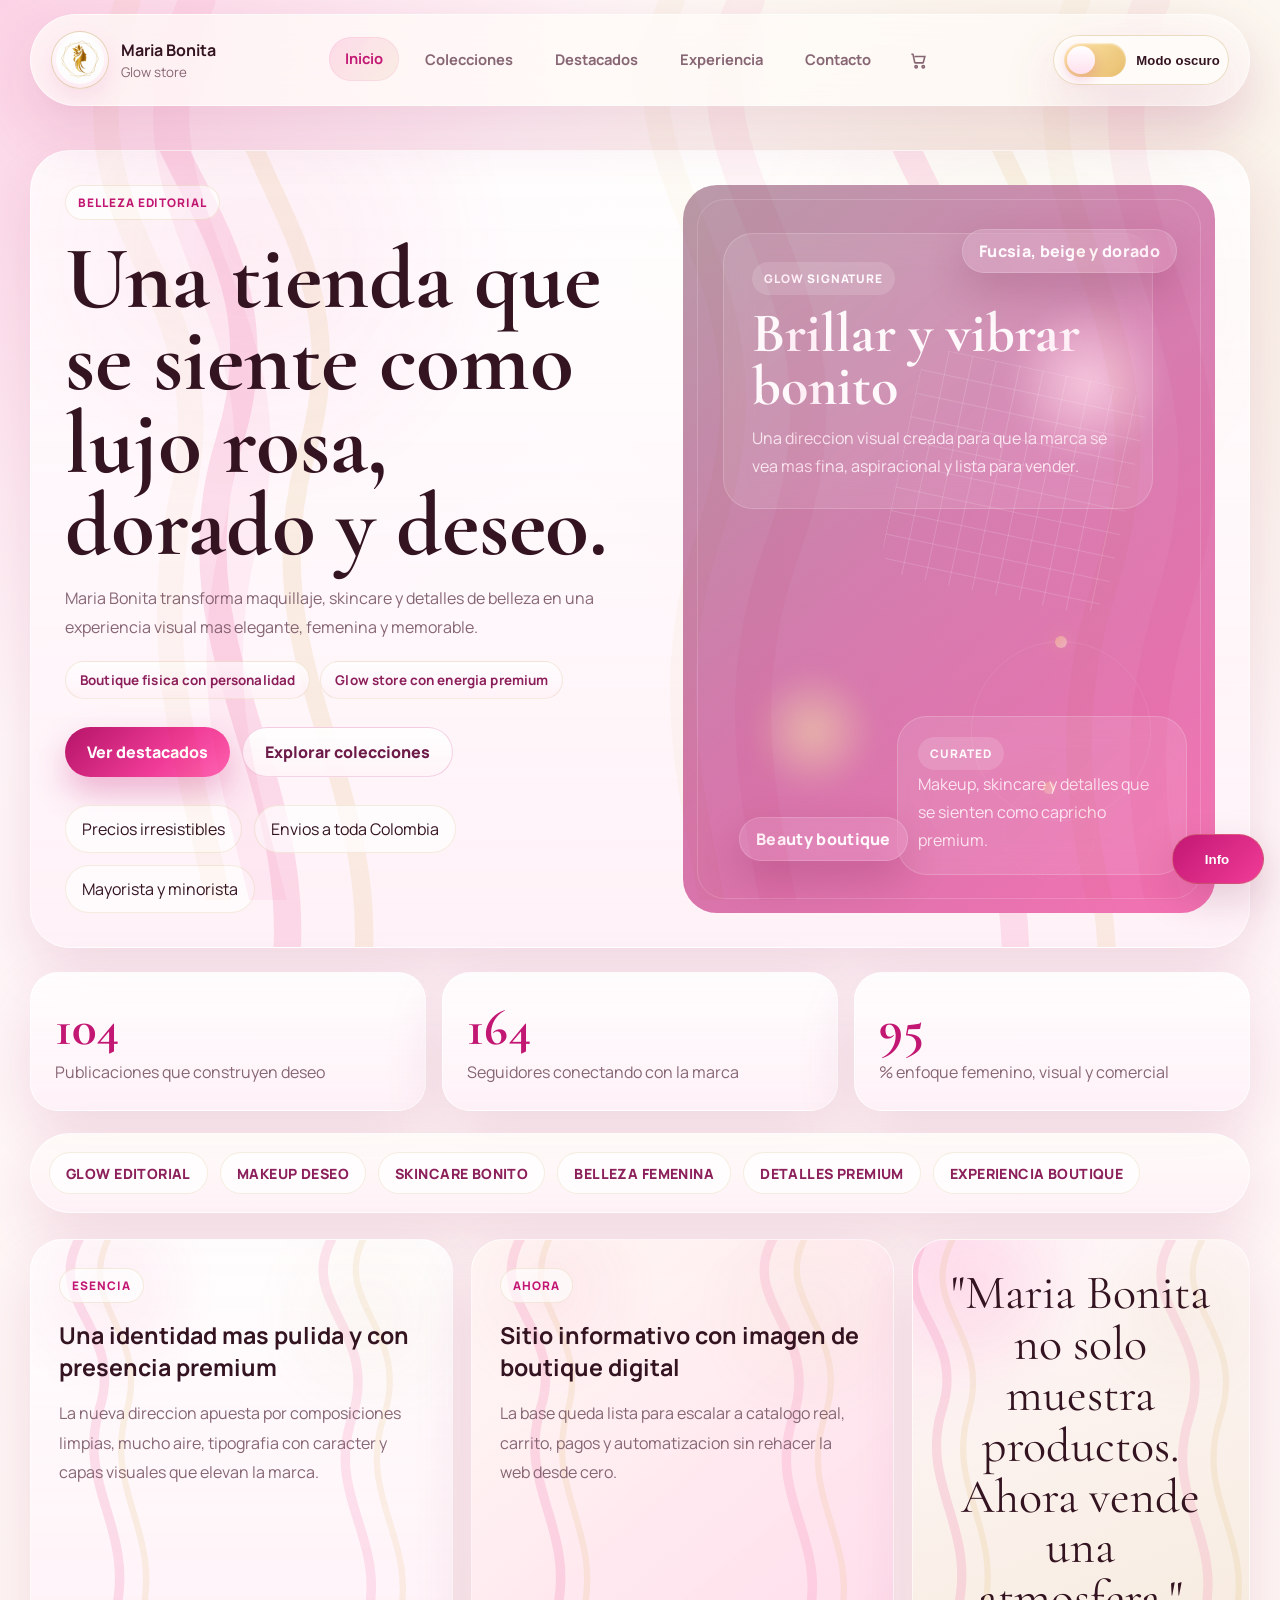
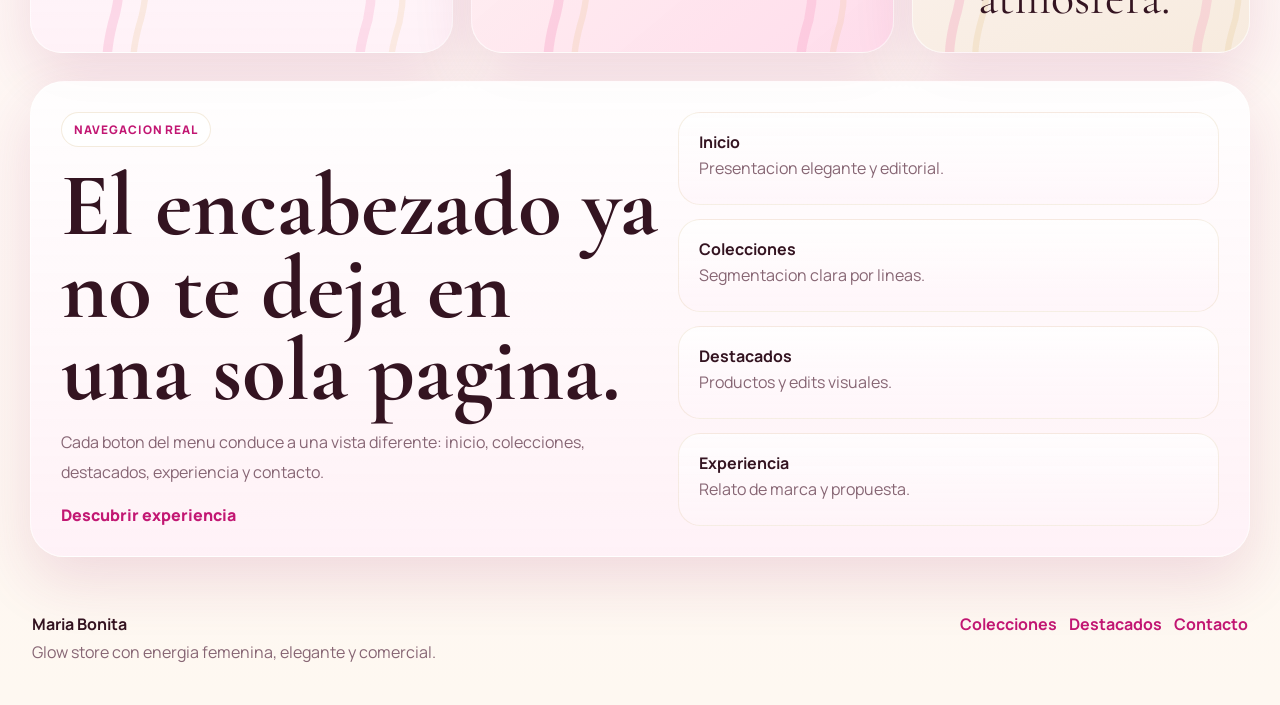
==== commit c8cfed8c: "Elevate home page elegance and motion" ====
--- a/index.html
+++ b/index.html
@@ -75,6 +75,11 @@
               en una experiencia visual mas elegante, femenina y memorable.
             </p>
 
+            <div class="hero-note">
+              <span>Boutique fisica con personalidad</span>
+              <span>Glow store con energia premium</span>
+            </div>
+
             <div class="button-row">
               <a class="button button-primary" href="destacados.html">Ver destacados</a>
               <a class="button button-soft" href="colecciones.html">Explorar colecciones</a>
@@ -102,6 +107,10 @@
               <p>Makeup, skincare y detalles que se sienten como capricho premium.</p>
             </div>
 
+            <div class="hero-pill hero-pill-a">Fucsia, beige y dorado</div>
+            <div class="hero-pill hero-pill-b">Beauty boutique</div>
+            <div class="hero-orbit"></div>
+            <div class="hero-orbit hero-orbit-b"></div>
             <div class="halo halo-a"></div>
             <div class="halo halo-b"></div>
             <div class="mesh"></div>
@@ -121,6 +130,15 @@
             <strong data-count="100">0</strong>
             <span>% enfoque femenino, visual y comercial</span>
           </article>
+        </section>
+
+        <section class="luxury-strip reveal" aria-label="Universo Maria Bonita">
+          <span>Glow editorial</span>
+          <span>Makeup deseo</span>
+          <span>Skincare bonito</span>
+          <span>Belleza femenina</span>
+          <span>Detalles premium</span>
+          <span>Experiencia boutique</span>
         </section>
 
         <section class="editorial-grid">
--- a/styles.css
+++ b/styles.css
@@ -1,29 +1,29 @@
 :root {
-  --cream: #fffaf5;
-  --beige: #f4e2d3;
-  --rose-soft: #f7d8e4;
-  --rose: #ec4d92;
-  --rose-deep: #a41658;
-  --gold: #c6a15c;
-  --ink: #32111e;
-  --muted: #7f6170;
-  --line: rgba(100, 36, 64, 0.12);
-  --panel: rgba(255, 255, 255, 0.72);
-  --shadow: 0 24px 60px rgba(110, 23, 65, 0.14);
+  --cream: #fffdfb;
+  --beige: #f3e4d6;
+  --rose-soft: #ffd9ea;
+  --rose: #f03c98;
+  --rose-deep: #c21773;
+  --gold: #cfa85b;
+  --ink: #341421;
+  --muted: #876674;
+  --line: rgba(141, 43, 92, 0.12);
+  --panel: rgba(255, 255, 255, 0.82);
+  --shadow: 0 24px 60px rgba(157, 33, 99, 0.14);
 }
 
 :root[data-theme="dark"] {
-  --cream: #0f0b10;
-  --beige: #1b151a;
-  --rose-soft: #251822;
-  --rose: #e9629c;
-  --rose-deep: #f4c1d7;
-  --gold: #ddb56d;
-  --ink: #f7edf2;
-  --muted: #bea5b0;
-  --line: rgba(255, 222, 234, 0.08);
-  --panel: rgba(20, 15, 19, 0.88);
-  --shadow: 0 24px 70px rgba(0, 0, 0, 0.48);
+  --cream: #12090f;
+  --beige: #261720;
+  --rose-soft: #432434;
+  --rose: #ff4fab;
+  --rose-deep: #ffe2ee;
+  --gold: #e0b96e;
+  --ink: #fff4f9;
+  --muted: #e0b9ca;
+  --line: rgba(255, 219, 234, 0.14);
+  --panel: rgba(30, 15, 24, 0.92);
+  --shadow: 0 24px 70px rgba(0, 0, 0, 0.5);
 }
 
 * {
@@ -40,17 +40,18 @@
   font-family: "Manrope", sans-serif;
   color: var(--ink);
   background:
-    radial-gradient(circle at top left, rgba(236, 77, 146, 0.18), transparent 28%),
-    radial-gradient(circle at 82% 12%, rgba(198, 161, 92, 0.2), transparent 24%),
-    linear-gradient(180deg, #fffaf6 0%, #fff6f1 50%, #fffdfb 100%);
+    radial-gradient(circle at top left, rgba(240, 60, 152, 0.22), transparent 28%),
+    radial-gradient(circle at 82% 12%, rgba(207, 168, 91, 0.18), transparent 24%),
+    linear-gradient(180deg, #fffdfb 0%, #fff6f8 40%, #fef8f1 100%);
   transition: background 0.55s ease, color 0.4s ease;
+  position: relative;
 }
 
 :root[data-theme="dark"] body {
   background:
-    radial-gradient(circle at top left, rgba(233, 98, 156, 0.11), transparent 26%),
-    radial-gradient(circle at 82% 12%, rgba(221, 181, 109, 0.08), transparent 22%),
-    linear-gradient(180deg, #0f0b10 0%, #120d12 45%, #0b080c 100%);
+    radial-gradient(circle at top left, rgba(255, 79, 171, 0.2), transparent 30%),
+    radial-gradient(circle at 82% 12%, rgba(224, 185, 110, 0.1), transparent 26%),
+    linear-gradient(180deg, #13090f 0%, #1f1018 44%, #0d060a 100%);
 }
 
 body::before {
@@ -69,6 +70,23 @@
 
 :root[data-theme="dark"] body::before {
   opacity: 0.12;
+}
+
+body::after {
+  content: "";
+  position: fixed;
+  inset: 0;
+  background-image: url("data:image/svg+xml,%3Csvg xmlns='http://www.w3.org/2000/svg' viewBox='0 0 1200 1800'%3E%3Cpath d='M120 0C40 220 220 260 170 470C120 700 260 860 210 1080C160 1320 260 1500 220 1800' fill='none' stroke='%23d4a03d' stroke-width='24' stroke-linecap='round' opacity='.42'/%3E%3Cpath d='M185 0C95 200 285 285 225 505C165 735 315 870 260 1095C205 1320 325 1505 290 1800' fill='none' stroke='%23ec4d92' stroke-width='34' stroke-linecap='round' opacity='.55'/%3E%3Cpath d='M630 0C560 170 750 250 665 500C585 735 730 860 660 1110C590 1360 730 1520 680 1800' fill='none' stroke='%23d4a03d' stroke-width='24' stroke-linecap='round' opacity='.38'/%3E%3Cpath d='M700 0C615 165 825 255 735 510C645 750 800 890 725 1125C650 1370 805 1520 760 1800' fill='none' stroke='%23ec4d92' stroke-width='34' stroke-linecap='round' opacity='.52'/%3E%3Cpath d='M1010 0C930 210 1120 290 1035 550C955 800 1110 920 1045 1180C980 1435 1125 1570 1085 1800' fill='none' stroke='%23d4a03d' stroke-width='24' stroke-linecap='round' opacity='.38'/%3E%3Cpath d='M1080 0C990 205 1185 305 1100 565C1020 820 1170 930 1105 1190C1040 1455 1185 1585 1150 1800' fill='none' stroke='%23ec4d92' stroke-width='34' stroke-linecap='round' opacity='.5'/%3E%3C/svg%3E");
+  background-size: cover;
+  background-position: center top;
+  opacity: 0.12;
+  mix-blend-mode: multiply;
+  pointer-events: none;
+}
+
+:root[data-theme="dark"] body::after {
+  opacity: 0.08;
+  mix-blend-mode: screen;
 }
 
 a {
@@ -101,8 +119,8 @@
 }
 
 :root[data-theme="dark"] .site-header {
-  border-color: rgba(255, 255, 255, 0.05);
-  background: rgba(19, 14, 18, 0.82);
+  border-color: rgba(255, 227, 239, 0.08);
+  background: rgba(24, 13, 20, 0.86);
 }
 
 .brand {
@@ -120,11 +138,11 @@
   border-radius: 50%;
   border: 1px solid rgba(198, 161, 92, 0.42);
   background:
-    radial-gradient(circle at top, rgba(255, 255, 255, 0.96), rgba(247, 229, 235, 0.88)),
-    linear-gradient(135deg, #fffdfb, #f5e2e9);
+    radial-gradient(circle at top, rgba(255, 255, 255, 0.98), rgba(255, 232, 242, 0.92)),
+    linear-gradient(135deg, #fffdfb, #f7e8dc);
   box-shadow:
     inset 0 1px 0 rgba(255, 255, 255, 0.95),
-    0 10px 24px rgba(164, 22, 88, 0.1);
+    0 10px 24px rgba(194, 23, 115, 0.1);
 }
 
 .brand-mark img {
@@ -161,13 +179,14 @@
   color: var(--muted);
   font-size: 0.92rem;
   font-weight: 700;
-  transition: color 0.25s ease, background 0.25s ease, transform 0.25s ease;
+  transition: color 0.25s ease, background 0.25s ease, transform 0.25s ease, box-shadow 0.25s ease;
 }
 
 .site-nav a:hover,
 .site-nav a.is-active {
   color: var(--rose-deep);
-  background: rgba(236, 77, 146, 0.09);
+  background: linear-gradient(135deg, rgba(240, 60, 152, 0.14), rgba(207, 168, 91, 0.12));
+  box-shadow: inset 0 0 0 1px rgba(240, 60, 152, 0.08);
   transform: translateY(-1px);
 }
 
@@ -199,12 +218,12 @@
   padding: 6px 8px 6px 10px;
   border: 1px solid rgba(198, 161, 92, 0.35);
   border-radius: 999px;
-  background: rgba(255, 250, 246, 0.8);
+  background: rgba(255, 252, 250, 0.88);
   color: var(--ink);
   font-weight: 800;
   cursor: pointer;
   box-shadow: var(--shadow);
-  transition: background 0.45s ease, border-color 0.45s ease, transform 0.25s ease;
+  transition: background 0.45s ease, border-color 0.45s ease, transform 0.25s ease, box-shadow 0.3s ease;
 }
 
 .theme-toggle-track {
@@ -215,7 +234,7 @@
   height: 34px;
   padding: 3px;
   border-radius: 999px;
-  background: linear-gradient(135deg, rgba(255, 229, 160, 0.95), rgba(255, 193, 109, 0.92));
+  background: linear-gradient(135deg, rgba(255, 232, 170, 0.98), rgba(229, 183, 96, 0.92));
   box-shadow: inset 0 1px 2px rgba(255, 255, 255, 0.7);
   transition: background 0.45s ease;
 }
@@ -224,8 +243,8 @@
   width: 28px;
   height: 28px;
   border-radius: 50%;
-  background: linear-gradient(180deg, #ffffff, #f8d6e3);
-  box-shadow: 0 5px 14px rgba(140, 35, 82, 0.2);
+  background: linear-gradient(180deg, #ffffff, #ffe0ee);
+  box-shadow: 0 5px 14px rgba(194, 23, 115, 0.22);
   transition: transform 0.42s cubic-bezier(0.22, 1, 0.36, 1), background 0.42s ease, box-shadow 0.42s ease;
 }
 
@@ -236,17 +255,17 @@
 }
 
 :root[data-theme="dark"] .theme-toggle {
-  border-color: rgba(255, 255, 255, 0.06);
-  background: rgba(24, 18, 22, 0.94);
+  border-color: rgba(255, 225, 237, 0.08);
+  background: rgba(34, 17, 27, 0.96);
 }
 
 :root[data-theme="dark"] .theme-toggle-track {
-  background: linear-gradient(135deg, #3b2942, #1a1624);
+  background: linear-gradient(135deg, #5b2d49, #2b1623);
 }
 
 :root[data-theme="dark"] .theme-toggle-thumb {
   transform: translateX(28px);
-  background: linear-gradient(180deg, #f8d7e4, #dda7bf);
+  background: linear-gradient(180deg, #ffe7f2, #f5bfd8);
   box-shadow: 0 5px 16px rgba(0, 0, 0, 0.34);
 }
 
@@ -276,7 +295,7 @@
   padding: 0 22px;
   border-radius: 999px;
   font-weight: 800;
-  transition: transform 0.25s ease, box-shadow 0.25s ease, background 0.25s ease;
+  transition: transform 0.25s ease, box-shadow 0.25s ease, background 0.25s ease, border-color 0.25s ease, color 0.25s ease;
 }
 
 .button:hover {
@@ -285,18 +304,47 @@
 
 .button-primary {
   color: #fff;
-  background: linear-gradient(135deg, var(--rose-deep), var(--rose));
-  box-shadow: 0 14px 28px rgba(164, 22, 88, 0.24);
+  background: linear-gradient(135deg, #b51468 0%, #f03c98 62%, #ff65b3 100%);
+  box-shadow: 0 16px 34px rgba(194, 23, 115, 0.3);
 }
 
 .button-soft {
-  border: 1px solid rgba(164, 22, 88, 0.1);
-  background: rgba(255, 255, 255, 0.75);
+  border: 1px solid rgba(194, 23, 115, 0.18);
+  background: linear-gradient(180deg, rgba(255, 255, 255, 0.96), rgba(255, 244, 248, 0.94));
+  color: #6d1b49;
 }
 
 .button-outline {
-  border: 1px solid rgba(198, 161, 92, 0.42);
-  background: rgba(255, 250, 246, 0.78);
+  border: 1px solid rgba(207, 168, 91, 0.5);
+  background: linear-gradient(180deg, rgba(255, 251, 246, 0.92), rgba(247, 235, 222, 0.9));
+  color: #7a5a24;
+}
+
+.button-primary:hover,
+.button-soft:hover,
+.button-outline:hover,
+.theme-toggle:hover,
+.info-link:hover,
+.info-fab-toggle:hover {
+  box-shadow: 0 18px 36px rgba(129, 20, 73, 0.22);
+}
+
+:root[data-theme="dark"] .button-primary {
+  color: #2a0918;
+  background: linear-gradient(135deg, #f7bfd7 0%, #ff5ab0 58%, #ff87c5 100%);
+  box-shadow: 0 18px 38px rgba(255, 79, 171, 0.24);
+}
+
+:root[data-theme="dark"] .button-soft {
+  border-color: rgba(255, 218, 233, 0.12);
+  background: linear-gradient(180deg, rgba(53, 27, 40, 0.96), rgba(31, 17, 24, 0.98));
+  color: #ffe7f2;
+}
+
+:root[data-theme="dark"] .button-outline {
+  border-color: rgba(224, 185, 110, 0.34);
+  background: linear-gradient(180deg, rgba(44, 26, 34, 0.94), rgba(24, 15, 19, 0.98));
+  color: #f4cd84;
 }
 
 .page {
@@ -319,9 +367,48 @@
 .stats-bar article,
 .editorial-banner {
   border: 1px solid rgba(255, 255, 255, 0.62);
-  background: linear-gradient(180deg, rgba(255, 252, 250, 0.78), rgba(255, 244, 247, 0.88));
+  background: linear-gradient(180deg, rgba(255, 255, 255, 0.84), rgba(255, 241, 247, 0.94));
   box-shadow: var(--shadow);
   transition: background 0.45s ease, border-color 0.45s ease, box-shadow 0.45s ease;
+}
+
+.hero-panel,
+.feature-card,
+.quote-card,
+.wide-panel,
+.editorial-banner,
+.shop-card {
+  position: relative;
+  overflow: hidden;
+}
+
+.hero-panel::before,
+.feature-card::before,
+.quote-card::before,
+.wide-panel::before,
+.editorial-banner::before,
+.shop-card::before {
+  content: "";
+  position: absolute;
+  inset: 0;
+  background-image:
+    radial-gradient(circle at 18% 12%, rgba(236, 77, 146, 0.12), transparent 22%),
+    radial-gradient(circle at 80% 18%, rgba(198, 161, 92, 0.1), transparent 24%),
+    url("data:image/svg+xml,%3Csvg xmlns='http://www.w3.org/2000/svg' viewBox='0 0 800 800'%3E%3Cpath d='M95 0C20 130 180 175 130 330C85 475 200 560 160 720C145 770 145 800 145 800' fill='none' stroke='%23ec4d92' stroke-width='18' stroke-linecap='round' opacity='.28'/%3E%3Cpath d='M150 0C80 135 230 180 180 340C140 485 250 565 210 725C195 775 195 800 195 800' fill='none' stroke='%23d4a03d' stroke-width='12' stroke-linecap='round' opacity='.22'/%3E%3Cpath d='M575 0C500 125 665 180 610 345C560 500 675 570 640 730C625 780 625 800 625 800' fill='none' stroke='%23ec4d92' stroke-width='18' stroke-linecap='round' opacity='.24'/%3E%3Cpath d='M635 0C565 125 725 180 670 345C620 500 735 575 700 735C685 785 685 800 685 800' fill='none' stroke='%23d4a03d' stroke-width='12' stroke-linecap='round' opacity='.2'/%3E%3C/svg%3E");
+  background-size: auto, auto, cover;
+  background-position: center, center, center;
+  opacity: 0.58;
+  pointer-events: none;
+}
+
+.hero-panel > *,
+.feature-card > *,
+.quote-card > *,
+.wide-panel > *,
+.editorial-banner > *,
+.shop-card > * {
+  position: relative;
+  z-index: 1;
 }
 
 :root[data-theme="dark"] .hero-panel,
@@ -336,13 +423,25 @@
 :root[data-theme="dark"] .contact-card,
 :root[data-theme="dark"] .stats-bar article,
 :root[data-theme="dark"] .editorial-banner {
-  border-color: rgba(255, 255, 255, 0.04);
-  background: linear-gradient(180deg, rgba(22, 16, 20, 0.94), rgba(15, 11, 14, 0.98));
+  border-color: rgba(255, 223, 235, 0.09);
+  background:
+    radial-gradient(circle at top right, rgba(255, 79, 171, 0.08), transparent 34%),
+    linear-gradient(180deg, rgba(40, 19, 30, 0.96), rgba(19, 10, 16, 0.99));
+}
+
+:root[data-theme="dark"] .hero-panel::before,
+:root[data-theme="dark"] .feature-card::before,
+:root[data-theme="dark"] .quote-card::before,
+:root[data-theme="dark"] .wide-panel::before,
+:root[data-theme="dark"] .editorial-banner::before,
+:root[data-theme="dark"] .shop-card::before {
+  opacity: 0.34;
+  filter: saturate(0.9) brightness(0.85);
 }
 
 :root[data-theme="dark"] .map-card {
-  border-color: rgba(255, 255, 255, 0.04);
-  background: linear-gradient(180deg, rgba(22, 16, 20, 0.94), rgba(15, 11, 14, 0.98));
+  border-color: rgba(255, 255, 255, 0.08);
+  background: linear-gradient(180deg, rgba(33, 19, 27, 0.96), rgba(18, 11, 15, 0.99));
 }
 
 .hero-panel {
@@ -397,6 +496,27 @@
   line-height: 1.85;
 }
 
+.hero-note {
+  display: flex;
+  flex-wrap: wrap;
+  gap: 10px;
+  margin-top: 18px;
+}
+
+.hero-note span {
+  display: inline-flex;
+  align-items: center;
+  min-height: 38px;
+  padding: 0 14px;
+  border-radius: 999px;
+  border: 1px solid rgba(198, 161, 92, 0.2);
+  background: linear-gradient(180deg, rgba(255, 255, 255, 0.86), rgba(255, 241, 247, 0.82));
+  color: #8c205b;
+  font-size: 0.84rem;
+  font-weight: 700;
+  letter-spacing: 0.01em;
+}
+
 .button-row,
 .pill-list,
 .footer-links,
@@ -429,8 +549,25 @@
 :root[data-theme="dark"] .menu-toggle,
 :root[data-theme="dark"] .eyebrow,
 :root[data-theme="dark"] .section-kicker {
-  border-color: rgba(255, 255, 255, 0.06);
-  background: rgba(255, 255, 255, 0.04);
+  border-color: rgba(255, 226, 238, 0.1);
+  background: rgba(255, 255, 255, 0.05);
+}
+
+:root[data-theme="dark"] .hero-note span {
+  border-color: rgba(255, 226, 238, 0.1);
+  background: linear-gradient(180deg, rgba(53, 27, 40, 0.92), rgba(31, 16, 22, 0.96));
+  color: #ffe3ef;
+}
+
+:root[data-theme="dark"] .site-nav a {
+  color: #f0cad9;
+}
+
+:root[data-theme="dark"] .site-nav a:hover,
+:root[data-theme="dark"] .site-nav a.is-active {
+  color: #fff5fa;
+  background: linear-gradient(135deg, rgba(255, 79, 171, 0.18), rgba(224, 185, 110, 0.12));
+  box-shadow: inset 0 0 0 1px rgba(255, 213, 233, 0.08);
 }
 
 .hero-stage {
@@ -439,14 +576,23 @@
   overflow: hidden;
   border-radius: 34px;
   background:
-    linear-gradient(145deg, rgba(255, 255, 255, 0.54), rgba(255, 216, 228, 0.3)),
-    linear-gradient(135deg, #3d0b1d 0%, #851648 48%, #eb4d92 100%);
+    linear-gradient(145deg, rgba(255, 255, 255, 0.58), rgba(255, 228, 236, 0.32)),
+    linear-gradient(135deg, #5a0f33 0%, #b31771 48%, #f03c98 100%);
+}
+
+.hero-stage::before {
+  content: "";
+  position: absolute;
+  inset: 14px;
+  border-radius: 28px;
+  border: 1px solid rgba(255, 240, 246, 0.18);
+  pointer-events: none;
 }
 
 :root[data-theme="dark"] .hero-stage {
   background:
-    linear-gradient(145deg, rgba(255, 255, 255, 0.02), rgba(255, 216, 228, 0.03)),
-    linear-gradient(135deg, #1d0b15 0%, #3a1226 42%, #7d2a50 100%);
+    linear-gradient(145deg, rgba(255, 255, 255, 0.03), rgba(255, 216, 228, 0.05)),
+    linear-gradient(135deg, #2a0b1b 0%, #5d1235 38%, #b62673 100%);
 }
 
 .hero-art {
@@ -494,6 +640,82 @@
 .card-label,
 .mini-badge {
   background: rgba(255, 255, 255, 0.14);
+}
+
+.hero-pill,
+.hero-orbit {
+  position: absolute;
+}
+
+.hero-pill {
+  display: inline-flex;
+  align-items: center;
+  min-height: 44px;
+  padding: 0 16px;
+  border-radius: 999px;
+  border: 1px solid rgba(255, 255, 255, 0.16);
+  background: rgba(255, 245, 250, 0.12);
+  color: #fff8fc;
+  font-weight: 800;
+  letter-spacing: 0.02em;
+  backdrop-filter: blur(14px);
+  box-shadow: 0 18px 40px rgba(87, 8, 46, 0.18);
+}
+
+.hero-pill-a {
+  right: 38px;
+  top: 44px;
+  animation: floatSide 8s ease-in-out infinite;
+}
+
+.hero-pill-b {
+  left: 56px;
+  bottom: 52px;
+  animation: floatSide 9s ease-in-out infinite reverse;
+}
+
+.hero-orbit {
+  right: 64px;
+  bottom: 92px;
+  width: 180px;
+  height: 180px;
+  border-radius: 50%;
+  border: 1px solid rgba(255, 235, 243, 0.22);
+  opacity: 0.45;
+  animation: rotateSlow 18s linear infinite;
+}
+
+.hero-orbit::before {
+  content: "";
+  position: absolute;
+  top: -6px;
+  left: 50%;
+  width: 12px;
+  height: 12px;
+  border-radius: 50%;
+  background: linear-gradient(135deg, #ffd580, #fff1da);
+  box-shadow: 0 0 18px rgba(255, 219, 138, 0.75);
+  transform: translateX(-50%);
+}
+
+.hero-orbit-b {
+  right: 120px;
+  bottom: 34px;
+  width: 92px;
+  height: 92px;
+  border-style: dashed;
+  opacity: 0.32;
+  animation-duration: 12s;
+}
+
+:root[data-theme="dark"] .hero-pill {
+  border-color: rgba(255, 223, 235, 0.14);
+  background: rgba(30, 16, 23, 0.36);
+  color: #fff1f7;
+}
+
+:root[data-theme="dark"] .hero-orbit {
+  border-color: rgba(255, 223, 235, 0.18);
 }
 
 .halo,
@@ -548,6 +770,7 @@
 .stats-bar article {
   padding: 24px;
   border-radius: 28px;
+  transition: transform 0.28s ease, box-shadow 0.28s ease, border-color 0.28s ease;
 }
 
 .stats-bar strong {
@@ -604,14 +827,44 @@
   border-radius: 32px;
 }
 
+.feature-card,
+.quote-card,
+.catalog-card,
+.shop-card,
+.spotlight-card,
+.timeline-card,
+.contact-card,
+.split-stack article {
+  transition: transform 0.28s ease, box-shadow 0.28s ease, border-color 0.28s ease, background 0.35s ease;
+}
+
+.feature-card:hover,
+.quote-card:hover,
+.catalog-card:hover,
+.shop-card:hover,
+.spotlight-card:hover,
+.timeline-card:hover,
+.contact-card:hover,
+.split-stack article:hover,
+.stats-bar article:hover {
+  transform: translateY(-5px);
+  box-shadow: 0 24px 48px rgba(132, 23, 75, 0.18);
+}
+
 .shop-card {
   display: grid;
   gap: 16px;
   border: 1px solid rgba(255, 255, 255, 0.62);
   background:
-    radial-gradient(circle at top right, rgba(247, 212, 225, 0.2), transparent 35%),
-    linear-gradient(180deg, rgba(255, 252, 250, 0.84), rgba(255, 244, 247, 0.92));
+    radial-gradient(circle at top right, rgba(255, 205, 230, 0.26), transparent 35%),
+    linear-gradient(180deg, rgba(255, 255, 255, 0.9), rgba(255, 241, 247, 0.96));
   box-shadow: var(--shadow);
+}
+
+:root[data-theme="dark"] .shop-card {
+  background:
+    radial-gradient(circle at top right, rgba(255, 79, 171, 0.12), transparent 34%),
+    linear-gradient(180deg, rgba(44, 24, 34, 0.97), rgba(22, 13, 18, 0.99));
 }
 
 .shop-card h3 {
@@ -640,6 +893,10 @@
   font-weight: 700;
 }
 
+:root[data-theme="dark"] .shop-meta span {
+  color: #ffd67d;
+}
+
 .shop-meta .button {
   min-height: 44px;
   padding: 0 18px;
@@ -647,7 +904,7 @@
 }
 
 .accent-card {
-  background: linear-gradient(140deg, rgba(255, 248, 245, 0.84), rgba(255, 224, 235, 0.92));
+  background: linear-gradient(140deg, rgba(255, 249, 244, 0.92), rgba(255, 218, 234, 0.94));
 }
 
 .feature-card h3,
@@ -664,15 +921,15 @@
   place-items: center;
   text-align: center;
   background:
-    radial-gradient(circle at top left, rgba(255, 237, 244, 0.88), transparent 38%),
-    linear-gradient(160deg, #fff6f7 0%, #f6e8df 100%);
+    radial-gradient(circle at top left, rgba(255, 222, 237, 0.9), transparent 38%),
+    linear-gradient(160deg, #fff8fb 0%, #f7ebde 100%);
 }
 
 :root[data-theme="dark"] .quote-card,
 :root[data-theme="dark"] .editorial-banner {
   background:
-    radial-gradient(circle at top left, rgba(233, 98, 156, 0.05), transparent 38%),
-    linear-gradient(160deg, rgba(24, 17, 21, 0.97) 0%, rgba(14, 10, 13, 1) 100%);
+    radial-gradient(circle at top left, rgba(255, 79, 171, 0.08), transparent 38%),
+    linear-gradient(160deg, rgba(36, 18, 28, 0.98) 0%, rgba(18, 10, 16, 1) 100%);
 }
 
 .quote-mark {
@@ -680,6 +937,57 @@
   font-family: "Cormorant Garamond", serif;
   font-size: clamp(2rem, 4vw, 3rem);
   line-height: 1.06;
+}
+
+.luxury-strip {
+  position: relative;
+  display: flex;
+  flex-wrap: wrap;
+  gap: 12px;
+  margin-top: 22px;
+  padding: 18px;
+  border: 1px solid rgba(255, 255, 255, 0.62);
+  border-radius: 999px;
+  background: linear-gradient(180deg, rgba(255, 252, 249, 0.86), rgba(255, 241, 247, 0.9));
+  box-shadow: var(--shadow);
+  overflow: hidden;
+}
+
+.luxury-strip::before {
+  content: "";
+  position: absolute;
+  inset: 0;
+  background: linear-gradient(100deg, transparent 12%, rgba(255, 255, 255, 0.56) 34%, transparent 56%);
+  transform: translateX(-120%);
+  animation: shimmer 7s ease-in-out infinite;
+}
+
+.luxury-strip span {
+  position: relative;
+  z-index: 1;
+  display: inline-flex;
+  align-items: center;
+  min-height: 42px;
+  padding: 0 16px;
+  border-radius: 999px;
+  border: 1px solid rgba(198, 161, 92, 0.18);
+  background: rgba(255, 255, 255, 0.74);
+  color: #8c205b;
+  font-size: 0.88rem;
+  font-weight: 800;
+  letter-spacing: 0.03em;
+  text-transform: uppercase;
+}
+
+:root[data-theme="dark"] .luxury-strip {
+  border-color: rgba(255, 223, 235, 0.08);
+  background: linear-gradient(180deg, rgba(38, 19, 29, 0.96), rgba(20, 10, 16, 0.99));
+}
+
+:root[data-theme="dark"] .luxury-strip span {
+  border-color: rgba(255, 223, 235, 0.12);
+  background: rgba(255, 255, 255, 0.05);
+  color: #ffe5ef;
 }
 
 .split-section,
@@ -727,7 +1035,7 @@
   gap: 6px;
   padding: 18px 20px;
   border-radius: 24px;
-  background: rgba(23, 13, 20, 0.68);
+  background: linear-gradient(180deg, rgba(38, 18, 28, 0.84), rgba(21, 11, 17, 0.9));
   color: #fff7fb;
   backdrop-filter: blur(14px);
 }
@@ -754,7 +1062,7 @@
   padding: 18px 20px;
   border-radius: 22px;
   border: 1px solid rgba(198, 161, 92, 0.16);
-  background: rgba(255, 255, 255, 0.56);
+  background: linear-gradient(180deg, rgba(255, 255, 255, 0.78), rgba(255, 245, 249, 0.74));
 }
 
 .split-stack strong {
@@ -769,6 +1077,7 @@
 .text-link {
   color: var(--rose-deep);
   font-weight: 800;
+  transition: color 0.25s ease, opacity 0.25s ease;
 }
 
 .page-intro {
@@ -790,8 +1099,8 @@
 
 .editorial-banner {
   background:
-    radial-gradient(circle at top right, rgba(247, 212, 225, 0.82), transparent 32%),
-    linear-gradient(150deg, rgba(255, 249, 246, 0.88), rgba(249, 232, 239, 0.92));
+    radial-gradient(circle at top right, rgba(255, 210, 232, 0.86), transparent 32%),
+    linear-gradient(150deg, rgba(255, 251, 247, 0.92), rgba(255, 233, 242, 0.95));
 }
 
 .quote-slider {
@@ -848,6 +1157,7 @@
 .footer-links a {
   color: var(--rose-deep);
   font-weight: 700;
+  transition: color 0.25s ease, opacity 0.25s ease;
 }
 
 :root[data-theme="dark"] .text-link,
@@ -901,7 +1211,7 @@
   box-shadow: 0 16px 38px rgba(110, 23, 65, 0.18);
   font-weight: 800;
   color: var(--ink);
-  transition: background 0.35s ease, border-color 0.35s ease, transform 0.25s ease;
+  transition: background 0.35s ease, border-color 0.35s ease, transform 0.25s ease, box-shadow 0.25s ease;
 }
 
 .info-fab-toggle {
@@ -960,21 +1270,21 @@
 }
 
 :root[data-theme="dark"] .info-link {
-  border-color: rgba(255, 255, 255, 0.08);
-  background: rgba(22, 16, 20, 0.96);
+  border-color: rgba(255, 226, 238, 0.1);
+  background: rgba(31, 18, 25, 0.98);
   color: var(--ink);
 }
 
 :root[data-theme="dark"] .info-link.whatsapp {
-  background: linear-gradient(135deg, rgba(24, 19, 22, 0.98), rgba(17, 14, 16, 0.98));
+  background: linear-gradient(135deg, rgba(37, 24, 29, 0.98), rgba(20, 14, 18, 0.98));
 }
 
 :root[data-theme="dark"] .info-link.facebook {
-  background: linear-gradient(135deg, rgba(24, 19, 22, 0.98), rgba(17, 14, 16, 0.98));
+  background: linear-gradient(135deg, rgba(37, 24, 29, 0.98), rgba(20, 14, 18, 0.98));
 }
 
 :root[data-theme="dark"] .info-link.instagram {
-  background: linear-gradient(135deg, rgba(24, 19, 22, 0.98), rgba(17, 14, 16, 0.98));
+  background: linear-gradient(135deg, rgba(37, 24, 29, 0.98), rgba(20, 14, 18, 0.98));
 }
 
 :root[data-theme="dark"] .brand-mark {
@@ -996,6 +1306,12 @@
   color: var(--ink);
 }
 
+:root[data-theme="dark"] .map-card-overlay span,
+:root[data-theme="dark"] .hero-art-large p,
+:root[data-theme="dark"] .hero-art-small p {
+  color: rgba(255, 233, 242, 0.88);
+}
+
 .reveal {
   opacity: 0;
   transform: translateY(24px);
@@ -1013,6 +1329,34 @@
   }
   50% {
     transform: translateY(-18px);
+  }
+}
+
+@keyframes floatSide {
+  0%, 100% {
+    transform: translateY(0) translateX(0);
+  }
+  50% {
+    transform: translateY(-10px) translateX(5px);
+  }
+}
+
+@keyframes rotateSlow {
+  from {
+    transform: rotate(0deg);
+  }
+  to {
+    transform: rotate(360deg);
+  }
+}
+
+@keyframes shimmer {
+  0% {
+    transform: translateX(-120%);
+  }
+  55%,
+  100% {
+    transform: translateX(120%);
   }
 }
 
@@ -1120,6 +1464,21 @@
     width: calc(100% - 36px);
   }
 
+  .hero-pill-a {
+    right: 18px;
+    top: 18px;
+  }
+
+  .hero-pill-b {
+    left: 18px;
+    bottom: 104px;
+  }
+
+  .hero-orbit {
+    right: 28px;
+    bottom: 74px;
+  }
+
   .halo-a {
     right: 18px;
     top: 120px;
@@ -1170,7 +1529,8 @@
   }
 
   .button-row,
-  .pill-list {
+  .pill-list,
+  .hero-note {
     display: grid;
     grid-template-columns: 1fr;
   }
@@ -1181,6 +1541,22 @@
 
   .hero-stage {
     min-height: 430px;
+  }
+
+  .hero-pill {
+    min-height: 38px;
+    padding: 0 12px;
+    font-size: 0.74rem;
+  }
+
+  .hero-orbit {
+    width: 120px;
+    height: 120px;
+  }
+
+  .hero-orbit-b {
+    width: 68px;
+    height: 68px;
   }
 
   .feature-card,
@@ -1201,6 +1577,11 @@
     min-height: 180px;
   }
 
+  .luxury-strip {
+    border-radius: 28px;
+    padding: 16px;
+  }
+
   .quote {
     font-size: clamp(1.7rem, 9vw, 2.4rem);
   }
